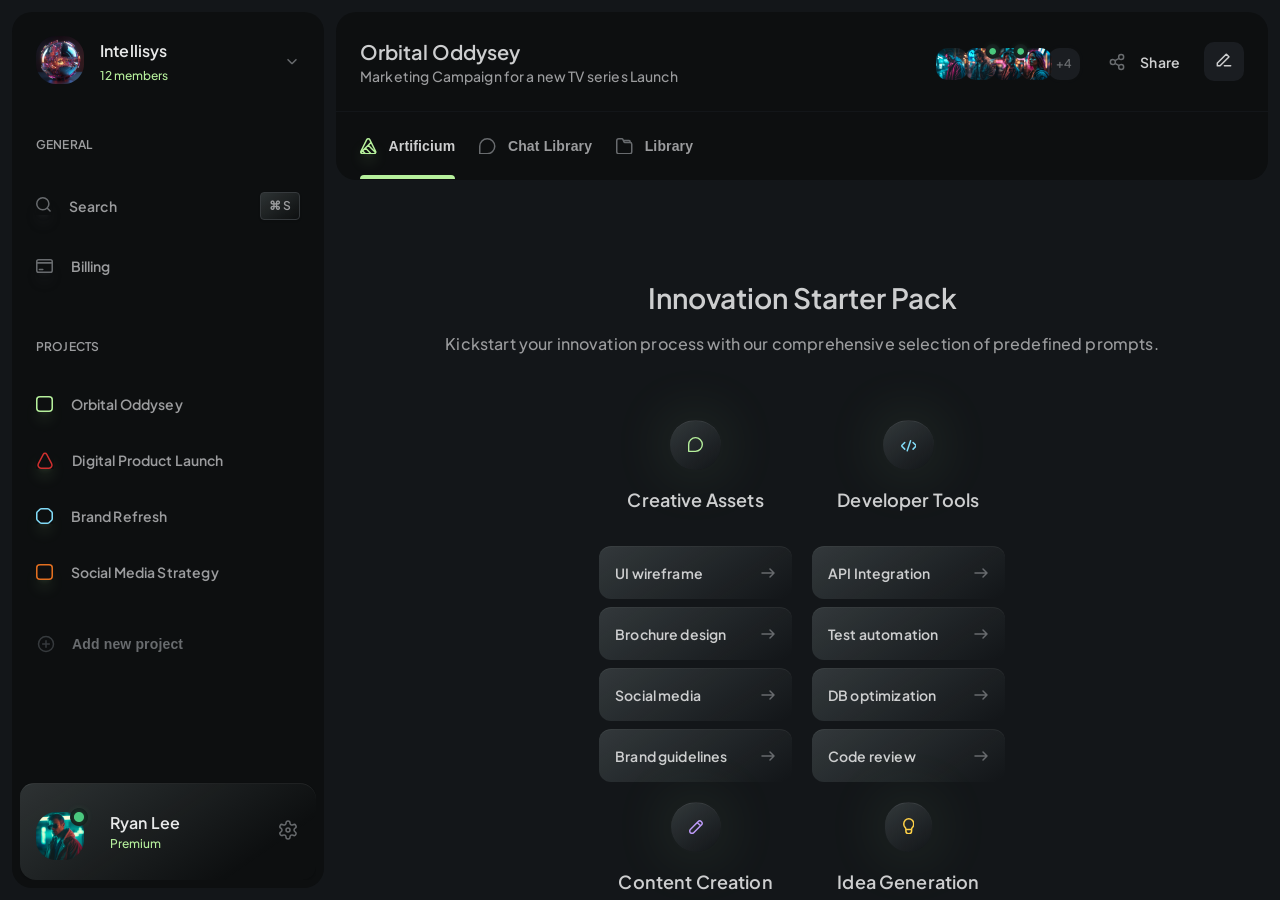
==== dashboard.html @ d39fb730 "path 03" ====
<!DOCTYPE html>
<html lang="en">

<head>
<meta charset="UTF-8">
<meta http-equiv="X-UA-Compatible" content="IE=edge">
<meta name="viewport" content="width=device-width, initial-scale=1.0">
<title>Document</title>
<link rel="stylesheet" href="css/style.css">
<script src="js/dashboard.js" defer></script>
</head>

<body>


<div class="dashboard">

	<aside class="sidebar">
		<div class="sidebar__group">
			<div class="sidebar__group-img">
				<img src="assets/dashboard/img/Avatar.png" alt="avatar-group">
			</div>
			<div class="sidebar__group-text">
				<h2>Intellisys</h2>
				<p>12 members</p>
			</div>
			<div class="sidebar__group-chevron">
				<svg viewBox="0 0 16 16" xmlns="http://www.w3.org/2000/svg" xmlns:xlink="http://www.w3.org/1999/xlink" width="16.000000" height="16.000000" fill="none" customFrame="#000000">
					<rect id="chevron-down" width="16.000000" height="16.000000" x="0.000000" y="0.000000" />
					<path id="icon" d="M4 6.66667L7.5286 10.1953C7.78895 10.4556 8.21106 10.4556 8.47141 10.1953L12 6.66667" stroke="rgb(104,107,110)" stroke-linecap="round" stroke-linejoin="round" stroke-width="1.500000" />
				</svg>
			</div>
		</div>
		<div class="sidebar-container">
			<div class="sidebar__items">
				<h2 class="sidebar__label">GENERAL</h2>
				<ul class="sidebar__list general">
					<li class="sidebar__item">
						<div class="sidebar__link search-sidebar">
							<button class="sidebar__icon">
								<svg viewBox="0 0 14.8789 14.8788" xmlns="http://www.w3.org/2000/svg" xmlns:xlink="http://www.w3.org/1999/xlink" width="14.878906" height="14.878830" fill="none" customFrame="#000000">
									<path id="icon" d="M0.75 6.81062C0.75 3.46344 3.46343 0.750015 6.81061 0.750015C10.1578 0.750015 12.8712 3.46344 12.8712 6.81062C12.8712 8.48421 12.1929 9.99936 11.0961 11.0961C9.99935 12.1929 8.4842 12.8712 6.81061 12.8712C3.46343 12.8712 0.75 10.1578 0.75 6.81062ZM14.0833 14.0833L11.0961 11.0961" fill-rule="nonzero" stroke="rgb(104,107,110)" stroke-linecap="round" stroke-linejoin="round" stroke-width="1.500000" />
								</svg>
							</button>
							<h3 class="sidebar__title">Search</h3>
							<span class="sidebar__text">⌘ S</span>
						</div>
					</li>
					<li class="sidebar__item">
						<a href="#" class="sidebar__link">
							<img src="assets/dashboard/icon/credit-card.svg" alt="credit-card" class="sidebar__icon">
							<h3 class="sidebar__title">Billing</h3>
						</a>
					</li>
				</ul>
			</div>
			<div class="sidebar__items">
				<h2 class="sidebar__label">PROJECTS</h2>
				<ul class="sidebar__list project">	
					<li class="sidebar__item">
						<a href="#" class="sidebar__link">
							<img src="assets/dashboard/icon/project-square-green.svg" alt="project-figure" class="sidebar__icon">
							<h3 class="sidebar__title">Orbital Oddysey</h3>
						</a>
					</li>
					<li class="sidebar__item">
						<a href="#" class="sidebar__link">
							<img src="assets/dashboard/icon/project-triangle.svg" alt="project-figure" class="sidebar__icon">
							<h3 class="sidebar__title">Digital Product Launch</h3>
						</a>
					</li>
					<li class="sidebar__item">
						<a href="#" class="sidebar__link">
							<img src="assets/dashboard/icon/project-octalog.svg" alt="project-figure" class="sidebar__icon">
							<h3 class="sidebar__title">Brand Refresh</h3>
						</a>
					</li>
					<li class="sidebar__item">
						<a href="#" class="sidebar__link">
							<img src="assets/dashboard/icon/project-square-orange.svg" alt="project-figure" class="sidebar__icon">
							<h3 class="sidebar__title">Social Media Strategy</h3>
						</a>
					</li>
				</ul>
			</div>
			<button class="sidebar__add">
				<svg viewBox="0 0 20 20" xmlns="http://www.w3.org/2000/svg" xmlns:xlink="http://www.w3.org/1999/xlink" width="20.000000" height="20.000000" fill="none" customFrame="#000000">
					<rect id="plus-circle" width="20.000000" height="20.000000" x="0.000000" y="0.000000" />
					<path id="icon" d="M10 6.66667L10 10L10 13.3333M13.3333 10L10 10M10 10L6.66667 10M10 17.5C5.85786 17.5 2.5 14.1421 2.5 10C2.5 5.85786 5.85786 2.5 10 2.5C14.1421 2.5 17.5 5.85786 17.5 10C17.5 14.1421 14.1421 17.5 10 17.5Z" fill-rule="nonzero" stroke="rgb(54,58,61)" stroke-linecap="round" stroke-width="1.500000" />
				</svg>
				Add new project
			</button>
			<div class="sidebar__profile">
				<div class="sidebar__profile-icon">
					<img src="assets/dashboard/img/Avatar2.png" alt="avatar-profile">
				</div>
				<div class="sidebar__profile-name">
					<h2>Ryan Lee</h2>
					<p>Premium</p>
				</div>
				<div class="sidebar__profile-setting">
					<svg viewBox="0 0 24 24" xmlns="http://www.w3.org/2000/svg" xmlns:xlink="http://www.w3.org/1999/xlink" width="24" height="24" fill="none" customframe="#000000">
						<rect id="cog" width="24.000000" height="24.000000" x="0.000000" y="0.000000" class="svg-elem-1"></rect>
						<path id="icon" d="M14 12C14 13.1046 13.1046 14 12 14C10.8954 14 10 13.1046 10 12C10 10.8954 10.8954 10 12 10C13.1046 10 14 10.8954 14 12ZM4.22684 7.46353C4.7675 6.52709 5.96492 6.20624 6.90136 6.7469L7.14546 6.88783C7.71803 7.2184 8.42331 7.13699 8.9953 6.80542C9.56711 6.47395 10 5.89952 10 5.23858L10 4.95727C10 3.8763 10.8763 3 11.9573 3L12.0427 3C13.1237 3 14 3.8763 14 4.95728L14 5.23859C14 5.89952 14.4329 6.47395 15.0047 6.80542C15.5767 7.13699 16.282 7.2184 16.8545 6.88783L17.0986 6.74689C18.0351 6.20623 19.2325 6.52709 19.7732 7.46353L19.8149 7.53581C20.3558 8.47262 20.0348 9.6705 19.098 10.2114L18.8552 10.3515C18.2826 10.6821 18 11.3388 18 12C18 12.6612 18.2826 13.3179 18.8552 13.6485L19.098 13.7886C20.0348 14.3295 20.3558 15.5274 19.8149 16.4642L19.7732 16.5365C19.2325 17.4729 18.0351 17.7938 17.0986 17.2531L16.8545 17.1122C16.282 16.7816 15.5767 16.863 15.0047 17.1946C14.4329 17.5261 14 18.1005 14 18.7614L14 19.0427C14 20.1237 13.1237 21 12.0427 21L11.9573 21C10.8763 21 10 20.1237 10 19.0427L10 18.7614C10 18.1005 9.56711 17.5261 8.9953 17.1946C8.42331 16.863 7.71803 16.7816 7.14546 17.1122L6.90136 17.2531C5.96492 17.7938 4.7675 17.4729 4.22684 16.5365L4.1851 16.4642C3.64424 15.5274 3.96521 14.3295 4.90201 13.7886L5.1448 13.6485C5.71742 13.3179 6 12.6612 6 12C6 11.3388 5.71742 10.6821 5.1448 10.3515L4.902 10.2114C3.96521 9.67051 3.64424 8.47263 4.1851 7.53583L4.22684 7.46353Z" fill-rule="evenodd" stroke="rgb(104,107,110)" stroke-linecap="round" stroke-linejoin="round" stroke-width="1.500000" class="svg-elem-2"></path>
					</svg>
				</div>
			</div>
		</div>
	</aside>

	<main class="main-content">

		<header class="project">
			<div class="project__top">
				<div class="project__top-text">
					<h2>Orbital Oddysey</h2>
					<p>Marketing Campaign for a new TV series Launch</p>
				</div>
				<div class="project__top-edit">
					<div class="project__top-image">
						<img src="assets/dashboard/img/Users.png" alt="users groups">
					</div>
					<a href="#" class="project__top-link">
						<svg viewBox="0 0 20 20" xmlns="http://www.w3.org/2000/svg" xmlns:xlink="http://www.w3.org/1999/xlink" width="20.000000" height="20.000000" fill="none" customFrame="#000000">
							<rect id="share" width="20.000000" height="20.000000" x="0.000000" y="0.000000" />
							<path id="icon" d="M3.33325 10C3.33325 8.61929 4.45254 7.5 5.83325 7.5C6.74348 7.5 7.5401 7.98645 7.97731 8.71357C8.20329 9.0894 8.33325 9.52952 8.33325 10C8.33325 10.4705 8.20329 10.9106 7.97731 11.2864C7.5401 12.0135 6.74348 12.5 5.83325 12.5C4.45254 12.5 3.33325 11.3807 3.33325 10ZM14.1666 7.5C13.2564 7.5 12.4597 7.01355 12.0225 6.28643C11.7965 5.9106 11.6666 5.47048 11.6666 5C11.6666 3.61929 12.7859 2.5 14.1666 2.5C15.5473 2.5 16.6666 3.61929 16.6666 5C16.6666 6.38071 15.5473 7.5 14.1666 7.5ZM14.1666 17.5C12.7859 17.5 11.6666 16.3807 11.6666 15C11.6666 14.5295 11.7965 14.0894 12.0225 13.7136C12.4597 12.9865 13.2564 12.5 14.1666 12.5C15.5473 12.5 16.6666 13.6193 16.6666 15C16.6666 16.3807 15.5473 17.5 14.1666 17.5ZM7.97731 11.2864L12.0225 13.7136M12.0225 6.28643L7.97731 8.71357" fill-rule="evenodd" stroke="rgb(104,107,110)" stroke-linecap="round" stroke-linejoin="round" stroke-width="1.500000" />
						</svg>
						Share
					</a>
					<button class="project__top-button">
						<svg viewBox="0 0 20 20" xmlns="http://www.w3.org/2000/svg" xmlns:xlink="http://www.w3.org/1999/xlink" width="20" height="20" fill="none" customframe="#000000">
							<rect id="edit" width="20.000000" height="20.000000" x="0.000000" y="0.000000" class="svg-elem-1"></rect>
							<path id="icon" d="M3.33325 15.6667C3.33325 15.7587 3.40787 15.8333 3.49992 15.8333L5.95652 15.8333C6.00073 15.8333 6.04312 15.8158 6.07438 15.7845L14.8821 6.97683C14.9472 6.91174 14.9472 6.80621 14.8821 6.74112L12.4255 4.28452C12.3604 4.21943 12.2548 4.21943 12.1898 4.28452L3.38207 13.0922C3.35081 13.1235 3.33325 13.1659 3.33325 13.2101L3.33325 15.6667ZM16.6666 15.8333L10.4166 15.8333" fill-rule="nonzero" stroke="rgb(205,206,207)" stroke-linecap="round" stroke-linejoin="round" stroke-width="1.500000" class="svg-elem-2"></path>
						</svg>
					</button>
				</div>
				<div class="project__top-icon">
					<svg id="Layer_1" style="enable-background:new 0 0 512 512;" version="1.1" viewBox="0 0 512 512" xml:space="preserve" xmlns="http://www.w3.org/2000/svg" width="40.000000" height="40.000000" xmlns:xlink="http://www.w3.org/1999/xlink"><style type="text/css">
						.st0{fill:#E8E9E9;}
						</style><g><g><path class="st0" d="M388.3,201.9h-196c-9.9,0-17.9-9-17.9-20s8-20,17.9-20h196c9.9,0,17.9,9,17.9,20S398.2,201.9,388.3,201.9z"/></g><circle class="st0" cx="131.2" cy="181.9" r="25.5"/><g><path class="st0" d="M388.3,276h-196c-9.9,0-17.9-9-17.9-20s8-20,17.9-20h196c9.9,0,17.9,9,17.9,20S398.2,276,388.3,276z"/></g><circle class="st0" cx="131.2" cy="256" r="25.5"/><g><path class="st0" d="M388.3,350.1h-196c-9.9,0-17.9-9-17.9-20s8-20,17.9-20h196c9.9,0,17.9,9,17.9,20S398.2,350.1,388.3,350.1z"/></g><circle class="st0" cx="131.2" cy="330.1" r="25.5"/></g></svg>
				</div>
			</div>
			<div class="project__bottom">
				<div class="project__bottom-tabs tabs">
					<ul class="tabs__list">
						<li class="tabs__item">
							<button class="tabs__link active">
								<svg viewBox="0 0 16.54 16.5455" xmlns="http://www.w3.org/2000/svg" xmlns:xlink="http://www.w3.org/1999/xlink" width="16.540039" height="16.545502" fill="none" customFrame="#000000">
									<path id="icon" d="M6.7396 1.69613C7.37017 0.434625 9.16987 0.434624 9.80044 1.69613L11.1218 4.33959L15.5872 13.273C16.156 14.411 15.3287 15.75 14.0568 15.75L11.1218 15.75L5.41826 15.75L2.48328 15.75C1.21131 15.75 0.384027 14.411 0.952868 13.273L6.7396 1.69613ZM0.998029 14.4663L2.5665 12.8974L5.41826 10.0448L8.27002 7.1922L11.1218 4.33959M2.5665 12.8974L5.41826 15.75M5.41826 10.0448L11.1218 15.75M8.27002 7.1922L15.542 14.4663" fill-rule="nonzero" stroke-linecap="round" stroke-linejoin="round" stroke-width="1.500000" />
								</svg>
								Artificium
							</button>
						</li>
						<li class="tabs__item">
							<button class="tabs__link">
								<svg viewBox="0 0 16.5 16.5" xmlns="http://www.w3.org/2000/svg" xmlns:xlink="http://www.w3.org/1999/xlink" width="16.500000" height="16.500000" fill="none" customFrame="#000000">
									<path id="icon" d="M8.25 15.75L0.75 15.75L0.75 8.25C0.75 4.10786 4.10786 0.75 8.25 0.75C12.3921 0.75 15.75 4.10786 15.75 8.25C15.75 12.3921 12.3921 15.75 8.25 15.75Z" fill-rule="nonzero"  stroke-linecap="round" stroke-linejoin="round" stroke-width="1.500000" />
								</svg>
								Chat
								Library
							</button>
						</li>
						<li class="tabs__item">
							<button class="tabs__link">
								<svg viewBox="0 0 16.5 16.5" xmlns="http://www.w3.org/2000/svg" xmlns:xlink="http://www.w3.org/1999/xlink" width="16.500000" height="16.500000" fill="none" customFrame="#000000">
									<path id="icon" d="M2.75 15.75C1.64543 15.75 0.75 14.8546 0.75 13.75L0.75 2.75C0.75 1.64543 1.64543 0.75 2.75 0.75L5.93346 0.75C6.32865 0.75 6.68677 0.982733 6.84727 1.34386L7.32407 2.41667L7.98606 3.90614C8.14656 4.26727 8.50468 4.5 8.89987 4.5L14.0833 4.5C15.0038 4.5 15.75 5.24619 15.75 6.16667L15.75 13.75C15.75 14.8546 14.8546 15.75 13.75 15.75L2.75 15.75ZM14.0833 4.5L14.0833 3.41667C14.0833 2.86438 13.6356 2.41667 13.0833 2.41667L7.32407 2.41667" stroke-linecap="round" stroke-linejoin="round" stroke-width="1.500000" />
								</svg>
								Library
							</button>
						</li>
					</ul>
				</div>
			</div>
		</header>

		<section class="starter">
			<h2 class="starter__title">Innovation Starter Pack</h2>
			<p class="starter__subtitle">Kickstart your innovation process with our comprehensive selection of predefined prompts.</p>
			<div class="starter__categories categories">
				<div class="categories__block">
					<div class="categories__block-icon">
						<svg viewBox="0 0 16.5 16.5" xmlns="http://www.w3.org/2000/svg" xmlns:xlink="http://www.w3.org/1999/xlink" width="15.000000" height="15.000000" fill="none" customFrame="#000000">
							<path id="icon" d="M8.25 15.75L0.75 15.75L0.75 8.25C0.75 4.10786 4.10786 0.75 8.25 0.75C12.3921 0.75 15.75 4.10786 15.75 8.25C15.75 12.3921 12.3921 15.75 8.25 15.75Z" fill-rule="nonzero" stroke="rgb(182, 240, 156, 1)" stroke-linecap="round" stroke-linejoin="round" stroke-width="1.500000" />
						</svg>
					</div>
					<h2 class="categories__block-title">Creative Assets</h2>
					<ul class="categories__block-list">
						<li class="categories__block-item">
							<a href="#" class="categories__block-link">
								<span>UI wireframe</span>
								<img src="assets/dashboard/icon/arrow-right.svg" alt="">
							</a>
						</li>
						<li class="categories__block-item">
							<a href="#" class="categories__block-link">
								<span>Brochure design</span>
								<img src="assets/dashboard/icon/arrow-right.svg" alt="">
							</a>
						</li>
						<li class="categories__block-item">
							<a href="#" class="categories__block-link">
								<span>Social media</span>
								<img src="assets/dashboard/icon/arrow-right.svg" alt="">
							</a>
						</li>
						<li class="categories__block-item">
							<a href="#" class="categories__block-link">
								<span>Brand guidelines</span>
								<img src="assets/dashboard/icon/arrow-right.svg" alt="">
							</a>
						</li>
					</ul>
				</div>
				<div class="categories__block">
					<div class="categories__block-icon">
						<svg viewBox="0 0 15.8096 11.5416" xmlns="http://www.w3.org/2000/svg" xmlns:xlink="http://www.w3.org/1999/xlink" width="15.809570" height="11.541626" fill="none" customFrame="#000000">
							<path id="icon" d="M3.73816 2.43748L0.994077 5.18156C0.66864 5.50699 0.668641 6.03463 0.994078 6.36007L3.73816 9.10415M12.0715 2.43748L14.8156 5.18156C15.141 5.50699 15.141 6.03463 14.8156 6.36007L12.0715 9.10415M9.57149 0.770813L6.23816 10.7708" stroke="rgb(130,219,247)" stroke-linecap="round" stroke-linejoin="round" stroke-width="1.500000" />
						</svg>
					</div>
					<h2 class="categories__block-title">Developer Tools</h2>
					<ul class="categories__block-list">
						<li class="categories__block-item">
							<a href="#" class="categories__block-link">
								<span>API Integration</span>
								<img src="assets/dashboard/icon/arrow-right.svg" alt="">
							</a>
						</li>
						<li class="categories__block-item">
							<a href="#" class="categories__block-link">
								<span>Test automation</span>
								<img src="assets/dashboard/icon/arrow-right.svg" alt="">
							</a>
						</li>
						<li class="categories__block-item">
							<a href="#" class="categories__block-link">
								<span>DB optimization</span>
								<img src="assets/dashboard/icon/arrow-right.svg" alt="">
							</a>
						</li>
						<li class="categories__block-item">
							<a href="#" class="categories__block-link">
								<span>Code review</span>
								<img src="assets/dashboard/icon/arrow-right.svg" alt="">
							</a>
						</li>
					</ul>
				</div>
				<div class="categories__block">
					<div class="categories__block-icon">
						<svg viewBox="0 0 14.0833 14.0833" xmlns="http://www.w3.org/2000/svg" xmlns:xlink="http://www.w3.org/1999/xlink" width="14.083252" height="14.083344" fill="none" customFrame="#000000">
							<path id="icon" d="M0.75 11.3333C0.75 12.4379 1.64543 13.3333 2.75 13.3333L3.25491 13.3333C3.78534 13.3333 4.29405 13.1226 4.66912 12.7475L11.5833 5.83333L12.6691 4.74755C13.4502 3.9665 13.4502 2.70017 12.6691 1.91912L12.1642 1.41421C11.3832 0.633165 10.1168 0.633165 9.33579 1.41421L8.25 2.5L1.33579 9.41421C0.960714 9.78929 0.75 10.298 0.75 10.8284L0.75 11.3333ZM8.25 2.5L11.5833 5.83333" stroke="rgb(189,154,248)" stroke-linecap="round" stroke-linejoin="round" stroke-width="1.500000" />
						</svg>
					</div>
					<h2 class="categories__block-title">Content Creation</h2>
					<ul class="categories__block-list">
						<li class="categories__block-item">
							<a href="#" class="categories__block-link">
								<span>Product description</span>
								<img src="assets/dashboard/icon/arrow-right.svg" alt="">
							</a>
						</li>
						<li class="categories__block-item">
							<a href="#" class="categories__block-link">
								<span>E-mail copy</span>
								<img src="assets/dashboard/icon/arrow-right.svg" alt="">
							</a>
						</li>
						<li class="categories__block-item">
							<a href="#" class="categories__block-link">
								<span>Whitepaper</span>
								<img src="assets/dashboard/icon/arrow-right.svg" alt="">
							</a>
						</li>
						<li class="categories__block-item">
							<a href="#" class="categories__block-link">
								<span>Press release</span>
								<img src="assets/dashboard/icon/arrow-right.svg" alt="">
							</a>
						</li>
					</ul>
				</div>
				<div class="categories__block">
					<div class="categories__block-icon">
						<svg viewBox="0 0 11.5 16.5" xmlns="http://www.w3.org/2000/svg" xmlns:xlink="http://www.w3.org/1999/xlink" width="11.500000" height="16.500000" fill="none" customFrame="#000000">
							<path id="icon" d="M5.75 0.75C8.51142 0.75 10.75 3.07149 10.75 5.93518C10.75 7.32242 10.2247 8.58242 9.3691 9.51292C8.93477 9.98528 8.60714 10.571 8.60714 11.2127L8.60714 11.5833L8.60714 12.8929C8.60714 14.4708 7.32796 15.75 5.75 15.75C4.17204 15.75 2.89286 14.4708 2.89286 12.8929L2.89286 11.5833L2.89286 11.2127C2.89286 10.571 2.56523 9.98528 2.1309 9.51292C1.27531 8.58242 0.75 7.32242 0.75 5.93518C0.75 3.07149 2.98858 0.75 5.75 0.75ZM2.89286 11.5833L8.60714 11.5833" stroke="rgb(255,209,71)" stroke-linecap="round" stroke-linejoin="round" stroke-width="1.500000" />
						</svg>
					</div>
					<h2 class="categories__block-title">Idea Generation</h2>
					<ul class="categories__block-list">
						<li class="categories__block-item">
							<a href="#" class="categories__block-link">
								<span>Hashtag ideas</span>
								<img src="assets/dashboard/icon/arrow-right.svg" alt="">
							</a>
						</li>
						<li class="categories__block-item">
							<a href="#" class="categories__block-link">
								<span>Brainstorming</span>
								<img src="assets/dashboard/icon/arrow-right.svg" alt="">
							</a>
						</li>
						<li class="categories__block-item">
							<a href="#" class="categories__block-link">
								<span>Trend analysis</span>
								<img src="assets/dashboard/icon/arrow-right.svg" alt="">
							</a>
						</li>
						<li class="categories__block-item">
							<a href="#" class="categories__block-link">
								<span>Social media posts</span>
								<img src="assets/dashboard/icon/arrow-right.svg" alt="">
							</a>
						</li>
					</ul>
				</div>
			</div>
		</section>

		<form class="message">
			<button class="message__voice">
				<svg viewBox="0 0 24 24" xmlns="http://www.w3.org/2000/svg" xmlns:xlink="http://www.w3.org/1999/xlink" width="24.000000" height="24.000000" fill="none" customFrame="#000000">
					<rect id="microphone" width="24.000000" height="24.000000" x="0.000000" y="0.000000" />
					<path id="icon" d="M15 11C15 12.6569 13.6569 14 12 14C10.3431 14 9 12.6569 9 11L9 6C9 4.34315 10.3431 3 12 3C13.6569 3 15 4.34315 15 6L15 11ZM18 10L18 11C18 14.3137 15.3137 17 12 17C8.68629 17 6 14.3137 6 11L6 10M12 17L12 21M8 21L12 21L16 21" fill-rule="nonzero" stroke="rgb(104,107,110)" stroke-linecap="round" stroke-linejoin="round" stroke-width="1.500000" />
				</svg>
			</button>
			<input type="text" class="message__input" placeholder="You can ask me anything! I am here to help.">
			<button class="message__attachment">
				<svg viewBox="0 0 24 24" xmlns="http://www.w3.org/2000/svg" xmlns:xlink="http://www.w3.org/1999/xlink" width="24.000000" height="24.000000" fill="none" customFrame="#000000">
					<rect id="attachment" width="24.000000" height="24.000000" x="0.000000" y="0.000000" />
					<path id="icon" d="M3.5 14.5L3.5 6.75C3.5 5.7835 4.2835 5 5.25 5C6.2165 5 7 5.7835 7 6.75L7 14.5C7 16.433 5.433 18 3.5 18C1.567 18 0 16.433 0 14.5L0 5.25C0 2.35051 2.35051 0 5.25 0C8.1495 0 10.5 2.35051 10.5 5.25L10.5 14.5" stroke="rgb(104,107,110)" stroke-linecap="round" stroke-linejoin="round" stroke-width="1.500000" transform="matrix(0.707107,0.707107,-0.707107,0.707107,14.9998,2)" />
				</svg>
			</button>
			<button class="message__button">
				<svg viewBox="0 0 24 24" xmlns="http://www.w3.org/2000/svg" xmlns:xlink="http://www.w3.org/1999/xlink" width="24.000000" height="24.000000" fill="none" customFrame="#000000">
					<rect id="paper-plane" width="24.000000" height="24.000000" x="0.000000" y="0.000000" />
					<path id="icon" d="M17.1349 4.11532C18.8344 3.54883 20.4512 5.16564 19.8847 6.8651L16.0019 18.5134C15.3895 20.3507 12.8613 20.5304 11.9952 18.7981L10.0548 14.9174C9.84447 14.4967 9.50334 14.1555 9.08263 13.9452L5.20189 12.0048C3.46962 11.1387 3.64929 8.61052 5.48664 7.99807L17.1349 4.11532ZM9.73084 14.2692L19.2337 4.76642" fill-rule="nonzero" stroke="rgb(205,206,207)" stroke-linecap="round" stroke-linejoin="round" stroke-width="1.500000" />
				</svg>
			</button>
		</form>

		<div class="modal">
			<div class="modal__overlay"></div>
			<div class="modal__content">
				<button class="modal__close">
					<svg viewBox="0 0 13.2578 13.2577" xmlns="http://www.w3.org/2000/svg" xmlns:xlink="http://www.w3.org/1999/xlink" width="13.257812" height="13.257675" fill="none" customFrame="#000000">
						<path id="icon" d="M0.79541 0.795502L12.4621 12.4622M12.4621 0.795502L0.79541 12.4622" stroke="rgb(104,107,110)" stroke-linecap="round" stroke-width="1.500000" />
					</svg>
				</button>
				<h2 class="modal__title">Manage who can view this project</h2>
				<p class="modal__subtitle">Select which users can access and view this project. Only users with access can view and edit the project.</p>
				<div class="modal__invite invite">
					<div class="invite__edit">
						<div class="invite__edit-user">
							<img src="assets/dashboard/img/invite-avatar1.png" alt="avatar-invite" class="invite__edit-icon">
							<p class="invite__edit-title">Sophia Zhang</p>
							<button class="invite__edit-close">×</button>
						</div>
						<div class="invite__edit-user">
							<img src="assets/dashboard/img/invite-avatar2.png" alt="avatar-invite" class="invite__edit-icon">
							<p class="invite__edit-title">Olivia Sharma</p>
							<button class="invite__edit-close">×</button>
						</div>
						<div class="invite__edit-list">
							<span>
								<span class="hidden" >can edit</span>
								<svg viewBox="0 0 16 16" xmlns="http://www.w3.org/2000/svg" xmlns:xlink="http://www.w3.org/1999/xlink" width="16.000000" height="16.000000" fill="none" customFrame="#000000">
									<rect id="chevron-down" width="16.000000" height="16.000000" x="0.000000" y="0.000000" />
									<path id="icon" d="M4 6.66667L7.5286 10.1953C7.78895 10.4556 8.21106 10.4556 8.47141 10.1953L12 6.66667" stroke="rgb(182, 240, 156, 1)" stroke-linecap="round" stroke-linejoin="round" stroke-width="1.500000" />
								</svg>
							</span>
						</div>
					</div>
					<button class="invite__button button">Invite
						<svg viewBox="0 0 24 24" xmlns="http://www.w3.org/2000/svg" xmlns:xlink="http://www.w3.org/1999/xlink" width="24.000000" height="24.000000" fill="none" customFrame="#000000">
							<rect id="paper-plane" width="24.000000" height="24.000000" x="0.000000" y="0.000000" />
							<path id="icon" d="M17.1349 4.11532C18.8344 3.54883 20.4512 5.16564 19.8847 6.8651L16.0019 18.5134C15.3895 20.3507 12.8613 20.5304 11.9952 18.7981L10.0548 14.9174C9.84447 14.4967 9.50334 14.1555 9.08263 13.9452L5.20189 12.0048C3.46962 11.1387 3.64929 8.61052 5.48664 7.99807L17.1349 4.11532ZM9.73084 14.2692L19.2337 4.76642" fill-rule="nonzero" stroke-linecap="round" stroke-linejoin="round" stroke-width="1.500000" />
						</svg>
					</button>
				</div>
				<div class="modal__users users">
					<div class="users__info">
						<img src="assets/dashboard/img/modal-user1.png" alt="madal-user-avatar" class="users__info-image">
						<div class="users__info-text">
							<h2>You</h2>
							<p>@ryan</p>
						</div>
						<button class="users__info-button users__info-button-owner">Owner</button>
					</div>
					<div class="users__info">
						<img src="assets/dashboard/img/modal-user2.png" alt="madal-user-avatar" class="users__info-image">
						<div class="users__info-text">
							<h2>Mia Park</h2>
							<p>@cute-mia</p>
						</div>
						<button class="users__info-button users__info-button-editor">Editor</button>
					</div>
					<div class="users__info">
						<img src="assets/dashboard/img/modal-user3.png" alt="madal-user-avatar" class="users__info-image">
						<div class="users__info-text">
							<h2>Isabella Chen</h2>
							<p>@issa</p>
						</div>
						<button class="users__info-button users__info-button-editor">Editor</button>
					</div>
					<div class="users__info">
						<img src="assets/dashboard/img/modal-user4.png" alt="madal-user-avatar" class="users__info-image">
						<div class="users__info-text">
							<h2>Andrew Garcia</h2>
							<p>@garci28</p>
						</div>
						<button class="users__info-button users__info-button-viewer">Viewer</button>
					</div>
				</div>
				<button class="modal__more">
					<svg viewBox="0 0 20 20" xmlns="http://www.w3.org/2000/svg" xmlns:xlink="http://www.w3.org/1999/xlink" width="12.000000" height="12.000000" fill="none" customFrame="#000000">
						<rect id="plus-circle" width="20.000000" height="20.000000" x="0.000000" y="0.000000" />
						<path id="icon" d="M10 6.66667L10 10L10 13.3333M13.3333 10L10 10M10 10L6.66667 10M10 17.5C5.85786 17.5 2.5 14.1421 2.5 10C2.5 5.85786 5.85786 2.5 10 2.5C14.1421 2.5 17.5 5.85786 17.5 10C17.5 14.1421 14.1421 17.5 10 17.5Z" fill-rule="nonzero" stroke="rgb(54,58,61)" stroke-linecap="round" stroke-width="1.500000" />
					</svg>
					and 5 more others
				</button>
				<div class="modal__copylink">
					<div class="modal__copylink-access">
						<img src="assets/dashboard/icon/globe.svg" alt="globe-icon" class="modal__copylink-icon">
						<div class="modal__copylink-text">Anyone with the link</div>
						<ul class="modal__copylink-list">
							<span>can view 
								<svg viewBox="0 0 16 16" xmlns="http://www.w3.org/2000/svg" xmlns:xlink="http://www.w3.org/1999/xlink" width="16.000000" height="16.000000" fill="none" customFrame="#000000">
									<rect id="chevron-down" width="16.000000" height="16.000000" x="0.000000" y="0.000000" />
									<path id="icon" d="M4 6.66667L7.5286 10.1953C7.78895 10.4556 8.21106 10.4556 8.47141 10.1953L12 6.66667" stroke="rgb(182, 240, 156, 1)" stroke-linecap="round" stroke-linejoin="round" stroke-width="1.500000" />
								</svg>
							</span>
						</ul>
					</div>
					<div class="modal__copylink-button">
						<button class="modal__copylink-link">
							<svg viewBox="0 0 13.3335 13.3333" xmlns="http://www.w3.org/2000/svg" xmlns:xlink="http://www.w3.org/1999/xlink" width="13.333496" height="13.333313" fill="none" customFrame="#000000">
								<path id="icon" d="M0 7.5L0 9C0 10.6569 1.34315 12 3 12L3.85618 12C5.51304 12 6.85618 10.6569 6.85618 9L6.85618 7.5M0 4.5L0 3C0 1.34315 1.34315 3.03165e-13 3 3.03165e-13L3.85618 0C5.51304 0 6.85618 1.34315 6.85618 3L6.85618 4.5M3.29983 8.95669L3.29983 3.29983" stroke="rgb(155,156,158)" stroke-linecap="round" stroke-linejoin="round" stroke-width="1.500000" transform="matrix(0.707107,0.707107,-0.707107,0.707107,8.48535,0)" />
							</svg>
							Copy Link
						</button>
					</div>
				</div>
			</div>
		</div>

	</main>

</div>

</body>

</html>
---- css/style.css ----
:root {
  --bg-main: rgba(19, 22, 25, 1);
  --bg-input: rgba(54, 58, 61, 1);
  --color-main: rgba(205, 206, 207, 1);
  --color-white: rgba(232, 233, 233, 1);
  --color-muted: rgba(155, 156, 158, 1);
  --color-dark: rgba(12, 17, 50, 1);
  --color-primmary: rgba(182, 240, 156, 1);
  --color-hover: rgba(200, 244, 180, 1);
  --color-hover2: rgba(219, 247, 205, 1);
  --color-noble-600: rgba(26, 29, 33, 1);
  --color-noble-500: rgba(54, 58, 61, 1);
  --color-noble-400: rgba(104, 107, 110, 1);
}

html {
  font-size: 100%;
}
@media screen and (max-width: 430px) {
  html {
    font-size: 87%;
  }
}

body {
  background: var(--bg-main);
  font-size: 1rem;
  font-family: "PLusjakartaSans";
  font-weight: 400;
  color: var(--color-main);
}

@font-face {
  font-family: "PLusjakartaSans";
  src: url(../assets/fonts/PlusJakartaSans-Regular.woff2) format("woff2");
  font-weight: 400;
  font-style: normal;
  font-display: swap;
}
@font-face {
  font-family: "PLusjakartaSans";
  src: url(../assets/fonts/PlusJakartaSans-Medium.woff2) format("woff2");
  font-weight: 500;
  font-style: normal;
  font-display: swap;
}
@font-face {
  font-family: "PLusjakartaSans";
  src: url(../assets/fonts/PlusJakartaSans-SemiBold.woff2) format("woff2");
  font-weight: 600;
  font-style: normal;
  font-display: swap;
}
@font-face {
  font-family: "PLusjakartaSans";
  src: url(../assets/fonts/PlusJakartaSans-Bold.woff2) format("woff2");
  font-style: normal;
  font-display: swap;
}
*,
*::after,
*::before {
  margin: 0;
  padding: 0;
  -webkit-box-sizing: border-box;
          box-sizing: border-box;
}

a {
  color: inherit;
  text-decoration: none;
  outline: none;
}

ol,
ul {
  list-style: none;
}

img {
  max-width: 100%;
}

h1, h2, h3, h4, h5, h6 {
  font-size: inherit;
  font-weight: inherit;
}

button,
input,
textarea {
  outline: none;
  border: none;
}

.login {
  display: -webkit-box;
  display: -ms-flexbox;
  display: flex;
  width: 100%;
  height: 100vh;
  overflow: hidden;
}
.login__left {
  -webkit-box-flex: 1;
      -ms-flex: 1;
          flex: 1;
  display: -webkit-box;
  display: -ms-flexbox;
  display: flex;
  -webkit-box-align: center;
      -ms-flex-align: center;
          align-items: center;
  -webkit-box-orient: vertical;
  -webkit-box-direction: normal;
      -ms-flex-direction: column;
          flex-direction: column;
  -webkit-box-pack: center;
      -ms-flex-pack: center;
          justify-content: center;
  padding: 40px;
  height: 100%;
}
.login__logo {
  -ms-flex-item-align: start;
      align-self: flex-start;
  margin-bottom: auto;
}
.login__form {
  min-width: 496px;
}
@media screen and (max-width: 570px) {
  .login__form {
    min-width: 350px;
  }
}
@media screen and (max-width: 430px) {
  .login__form {
    min-width: 250px;
  }
}
.login__socials {
  width: 100%;
  display: grid;
  grid-template-columns: auto auto;
  -webkit-box-pack: center;
      -ms-flex-pack: center;
          justify-content: center;
  gap: 24px;
  margin-bottom: auto;
}
@media screen and (max-width: 570px) {
  .login__socials {
    grid-template-columns: 1fr;
    margin-bottom: 30px;
  }
}
.login__socials-btn {
  display: -webkit-box;
  display: -ms-flexbox;
  display: flex;
  -webkit-box-align: center;
      -ms-flex-align: center;
          align-items: center;
  -webkit-box-pack: center;
      -ms-flex-pack: center;
          justify-content: center;
  gap: 14px;
  border-radius: 12px;
  background: var(--color-noble-600);
  color: var(--color-noble-400);
  font-size: 1rem;
  padding: 12px 42px;
  font-weight: 600;
  line-height: 1.5rem;
  letter-spacing: 0.15px;
  cursor: pointer;
  -webkit-transition: 320ms ease-in;
  transition: 320ms ease-in;
}
.login__socials-btn:hover {
  background: var(--color-noble-500);
}
.login__signup {
  -ms-flex-item-align: start;
      align-self: flex-start;
}
.login__signup-text {
  color: var(--color-noble-400);
  font-size: 1rem;
  font-weight: 600;
  line-height: 1.5rem;
  letter-spacing: 0.15px;
}
.login__signup-link {
  background: linear-gradient(45deg, rgb(130, 219, 247) 0%, rgb(182, 240, 156) 100%);
  -webkit-background-clip: text;
  color: transparent;
  background-clip: text;
  font-size: 1rem;
  line-height: 1.5rem;
  font-weight: 600;
  letter-spacing: 0.15px;
}
@media screen and (max-width: 572px) {
  .login__right {
    display: none;
  }
}

.form__title {
  font-size: 2.25rem;
  font-weight: 400;
  line-height: 2.75rem;
  margin-bottom: 24px;
}
.form__title span {
  background: linear-gradient(45deg, rgb(77, 98, 229) 0%, rgb(135.15, 221.08, 237.99) 45%, rgb(182, 240, 156) 100%);
  -webkit-background-clip: text;
  color: transparent;
  background-clip: text;
}
.form__subtitle {
  color: var(--color-muted);
  font-size: 1.125rem;
  font-weight: 500;
  line-height: 1.75rem;
  letter-spacing: 0.15px;
  margin-bottom: 58px;
}
.form__input {
  position: relative;
  width: 100%;
}
.form__input :focus-within {
  -webkit-box-shadow: 0px 0px 0px 4px rgba(132, 220, 245, 0.24);
          box-shadow: 0px 0px 0px 4px rgba(132, 220, 245, 0.24);
  background: rgb(26, 29, 33);
  border-radius: 8px;
  -webkit-transition: 250ms ease-out;
  transition: 250ms ease-out;
  border: 1px solid rgb(130, 219, 247);
}
.form__input svg {
  position: absolute;
  top: 10%;
  left: 3%;
}
.form__input input {
  background: rgb(26, 29, 33);
  border: 1px solid rgb(54, 58, 61);
  border-radius: 8px;
  padding: 12px 16px 12px 52px;
  width: 100%;
  color: var(--color-main);
}
.form__input input ::-webkit-input-placeholder {
  color: var(--color-muted);
}
.form__input input ::-moz-placeholder {
  color: var(--color-muted);
}
.form__input input :-ms-input-placeholder {
  color: var(--color-muted);
}
.form__input input ::-ms-input-placeholder {
  color: var(--color-muted);
}
.form__input input ::placeholder {
  color: var(--color-muted);
}
.form__input input:-webkit-autofill, .form__input input:-webkit-autofill:hover, .form__input input:-webkit-autofill:focus, .form__input input:-webkit-autofill:active {
  -webkit-box-shadow: 0 0 0 30px rgb(26, 29, 33) inset !important;
  -webkit-text-fill-color: var(--color-main) !important;
  -webkit-transition: background-color 5000s ease-in-out 0s;
  transition: background-color 5000s ease-in-out 0s;
}
.form__input input.error {
  border: 1px solid rgb(255, 51, 51);
}
.form__input input.error ~ .form__input-error {
  opacity: 1;
  visibility: visible;
}
.form__input input.error ~ .form__password-error {
  opacity: 1;
  visibility: visible;
}
.form__input-error, .form__password-error {
  color: #D0302F;
  font-size: 1rem;
  font-weight: 500;
  line-height: 1.5rem;
  letter-spacing: 0.15px;
  opacity: 0;
  visibility: hidden;
  -webkit-transition: 140ms ease-in;
  transition: 140ms ease-in;
}
.form__password-toggle {
  position: absolute;
  right: 3%;
  top: 13%;
  border-radius: 10px;
  background: var(--color-noble-600);
  border: 1px solid rgb(54, 58, 61);
  color: var(--color-main);
  padding: 4px 8px;
  cursor: pointer;
}
.form__help {
  display: -webkit-box;
  display: -ms-flexbox;
  display: flex;
  -webkit-box-align: center;
      -ms-flex-align: center;
          align-items: center;
  -webkit-box-pack: justify;
      -ms-flex-pack: justify;
          justify-content: space-between;
  margin-top: 45px;
  margin-bottom: 48px;
}
@media screen and (max-width: 360px) {
  .form__help {
    display: block;
  }
}
.form__checkbox {
  display: -webkit-box;
  display: -ms-flexbox;
  display: flex;
  -webkit-box-align: center;
      -ms-flex-align: center;
          align-items: center;
  gap: 16px;
}
@media screen and (max-width: 360px) {
  .form__checkbox {
    margin-bottom: 15px;
  }
}
.form__checkbox-input {
  position: absolute;
  opacity: 0;
  width: 0;
  height: 0;
}
.form__checkbox-input:checked ~ .form__checkbox-box::after {
  opacity: 1;
}
.form__checkbox-box {
  display: -webkit-box;
  display: -ms-flexbox;
  display: flex;
  -webkit-box-align: center;
      -ms-flex-align: center;
          align-items: center;
  -webkit-box-pack: center;
      -ms-flex-pack: center;
          justify-content: center;
  width: 24px;
  height: 23px;
  border: 1px solid rgb(54, 58, 61);
  border-radius: 4px;
  background: rgb(26, 29, 33);
  cursor: pointer;
  -webkit-transition: 440ms ease-out;
  transition: 440ms ease-out;
}
.form__checkbox-box::after {
  content: "";
  width: 4px;
  height: 9px;
  border: solid white;
  border-width: 0 2px 2px 0;
  -webkit-transform: rotate(45deg);
          transform: rotate(45deg);
  opacity: 0;
  -webkit-transition: 340ms ease-out;
  transition: 340ms ease-out;
}
.form__checkbox-text {
  color: var(--color-main);
  font-size: 1rem;
  font-weight: 500;
  line-height: 1.5rem;
  letter-spacing: 0.15px;
  cursor: pointer;
}
.form__forgot {
  background: linear-gradient(45deg, rgb(130, 219, 247) 0%, rgb(182, 240, 156) 100%);
  -webkit-background-clip: text;
  color: transparent;
  background-clip: text;
  font-size: 1rem;
  font-weight: 600;
  line-height: 1.5rem;
  letter-spacing: 0.15px;
}

.button {
  border-radius: 12px;
  background: var(--color-primmary);
  border: 3px solid var(--color-primmary);
  color: rgb(12, 17, 50);
  cursor: pointer;
  font-size: 1rem;
  line-height: 1.5rem;
  font-weight: 600;
  letter-spacing: 0.15px;
  padding: 12px 0;
  -webkit-transition: 560ms ease-out;
  transition: 560ms ease-out;
}
.button:hover {
  color: rgb(200, 244, 180);
  background: none;
  border: 3px solid rgb(200, 244, 180);
}

.button-form {
  width: 100%;
}

.line {
  width: 44%;
  display: -webkit-box;
  display: -ms-flexbox;
  display: flex;
  -webkit-box-pack: center;
      -ms-flex-pack: center;
          justify-content: center;
  -webkit-box-align: center;
      -ms-flex-align: center;
          align-items: center;
  margin: 48px 0px;
  gap: 16px;
}
.line span {
  -webkit-box-flex: 1;
      -ms-flex: 1;
          flex: 1;
  border: 1px solid rgb(54, 58, 61);
}
@media screen and (max-width: 430px) {
  .line span {
    display: none;
  }
}
.line-text {
  color: var(--color-noble-400);
  font-size: 0.75rem;
  font-weight: 500;
  line-height: 1.125rem;
  letter-spacing: 0.15px;
}

.register {
  display: -webkit-box;
  display: -ms-flexbox;
  display: flex;
  width: 100%;
  height: 100vh;
  overflow: hidden;
}
@media screen and (max-width: 1023px) {
  .register {
    overflow-x: hidden;
    overflow-y: auto;
  }
}
.register-left {
  -webkit-box-flex: 1;
      -ms-flex: 1;
          flex: 1;
  display: -webkit-box;
  display: -ms-flexbox;
  display: flex;
  -webkit-box-orient: vertical;
  -webkit-box-direction: normal;
      -ms-flex-direction: column;
          flex-direction: column;
  padding: 48px;
  height: 100%;
}
.register__header {
  display: -webkit-box;
  display: -ms-flexbox;
  display: flex;
  -webkit-box-align: center;
      -ms-flex-align: center;
          align-items: center;
  -webkit-box-pack: justify;
      -ms-flex-pack: justify;
          justify-content: space-between;
  margin-bottom: auto;
}
@media screen and (max-width: 570px) {
  .register__header {
    margin-bottom: 20px;
  }
}
.register__header-login {
  background: linear-gradient(45deg, rgb(130, 219, 247) 0%, rgb(182, 240, 156) 100%);
  -webkit-background-clip: text;
  color: transparent;
  background-clip: text;
  font-size: 1rem;
  line-height: 1.5rem;
  font-weight: 600;
  letter-spacing: 0.15px;
}
.register__form {
  display: -webkit-box;
  display: -ms-flexbox;
  display: flex;
  -webkit-box-orient: vertical;
  -webkit-box-direction: normal;
      -ms-flex-direction: column;
          flex-direction: column;
  -webkit-box-align: center;
      -ms-flex-align: center;
          align-items: center;
  -webkit-box-pack: center;
      -ms-flex-pack: center;
          justify-content: center;
  margin-bottom: auto;
}
.register__footer {
  display: -webkit-box;
  display: -ms-flexbox;
  display: flex;
  -webkit-box-align: center;
      -ms-flex-align: center;
          align-items: center;
  -webkit-box-pack: justify;
      -ms-flex-pack: justify;
          justify-content: space-between;
}
.register__footer-copyright, .register__footer-text {
  color: var(--color-muted);
  font-size: 0.75rem;
  font-weight: 500;
  line-height: 1.75rem;
  letter-spacing: 0.15px;
}
@media screen and (max-width: 575px) {
  .register-right {
    display: none;
  }
}

.form__step {
  display: none;
}
.form__step-active {
  display: block;
}
.form__text {
  color: rgb(255, 255, 255);
  font-size: 2.25rem;
  font-weight: 400;
  line-height: 2.75rem;
  margin-bottom: 64px;
}
.form__fields {
  display: grid;
  grid-template-columns: repeat(2, 1fr);
  gap: 24px;
  margin-bottom: 48px;
}
@media screen and (max-width: 570px) {
  .form__fields {
    grid-template-columns: 1fr;
    gap: 0px;
    margin-bottom: 10px;
  }
}
.form__fields-block {
  display: -webkit-box;
  display: -ms-flexbox;
  display: flex;
  -webkit-box-orient: vertical;
  -webkit-box-direction: normal;
      -ms-flex-direction: column;
          flex-direction: column;
  gap: 16px;
}
.form__fields-text {
  color: var(--color-muted);
  font-size: 0.75rem;
  font-weight: 500;
  line-height: 1.125rem;
  letter-spacing: 0.15px;
}
.form__fields-input, .form__workspace-input {
  font-weight: 500;
  font-size: 1rem;
  letter-spacing: 0.15px;
  color: var(--color-muted);
  border: 1px solid rgb(54, 58, 61);
  border-radius: 8px;
  background: rgb(26, 29, 33);
  padding: 12px 16px;
}
.form__fields-input::-webkit-input-placeholder, .form__workspace-input::-webkit-input-placeholder {
  color: var(--color-muted);
}
.form__fields-input::-moz-placeholder, .form__workspace-input::-moz-placeholder {
  color: var(--color-muted);
}
.form__fields-input:-ms-input-placeholder, .form__workspace-input:-ms-input-placeholder {
  color: var(--color-muted);
}
.form__fields-input::-ms-input-placeholder, .form__workspace-input::-ms-input-placeholder {
  color: var(--color-muted);
}
.form__fields-input::placeholder, .form__workspace-input::placeholder {
  color: var(--color-muted);
}
.form__fields-input:-webkit-autofill, .form__fields-input:-webkit-autofill:hover, .form__fields-input:-webkit-autofill:focus, .form__fields-input:-webkit-autofill:active, .form__workspace-input:-webkit-autofill, .form__workspace-input:-webkit-autofill:hover, .form__workspace-input:-webkit-autofill:focus, .form__workspace-input:-webkit-autofill:active {
  -webkit-box-shadow: 0 0 0 30px rgb(26, 29, 33) inset !important;
  -webkit-text-fill-color: var(--color-main) !important;
  -webkit-transition: background-color 5000s ease-in-out 0s;
  transition: background-color 5000s ease-in-out 0s;
}
.form__fields-input.error ~ .form__fields-error, .form__workspace-input.error ~ .form__fields-error {
  opacity: 1;
  visibility: visible;
}
.form__fields-error {
  color: #D0302F;
  font-size: 1rem;
  font-weight: 500;
  line-height: 1.5rem;
  letter-spacing: 0.15px;
  opacity: 0;
  visibility: hidden;
  -webkit-transition: 140ms ease-in;
  transition: 140ms ease-in;
}
.form__agreement {
  margin-bottom: 48px;
}
@media screen and (max-width: 570px) {
  .form__agreement {
    margin-bottom: 15px;
  }
}
.form__create {
  width: 100%;
}
@media screen and (max-width: 570px) {
  .form__create {
    margin-bottom: 20px;
  }
}
.form__workspace {
  width: 100%;
  display: -webkit-box;
  display: -ms-flexbox;
  display: flex;
  -webkit-box-align: center;
      -ms-flex-align: center;
          align-items: center;
  gap: 24px;
}
@media screen and (max-width: 990px) {
  .form__workspace {
    -webkit-box-orient: vertical;
    -webkit-box-direction: normal;
        -ms-flex-direction: column;
            flex-direction: column;
  }
}
.form__workspace-input {
  -webkit-box-flex: 1;
      -ms-flex: 1;
          flex: 1;
}
.form__workspace-button {
  padding: 12px 24px;
}
.form__creates {
  width: 100%;
  color: var(--color-muted);
  font-size: 1rem;
  font-weight: 500;
  line-height: 1.5rem;
  letter-spacing: 0.15px;
  border-radius: 12px;
  background: var(--color-noble-600);
  padding: 12px 0px;
  cursor: pointer;
  -webkit-transition: 340ms ease-in;
  transition: 340ms ease-in;
}
.form__creates:hover {
  background: var(--color-noble-500);
}

.form__step-2 .form__text {
  margin-bottom: 20px;
}

.line-register {
  width: 100%;
}

.dashboard {
  padding: 12px;
  display: -webkit-box;
  display: -ms-flexbox;
  display: flex;
  height: 100vh;
  gap: 12px;
  overflow-y: auto;
}

.main-content {
  -webkit-box-flex: 1;
      -ms-flex-positive: 1;
          flex-grow: 1;
}

.project {
  border-radius: 20px;
  background: rgb(13, 15, 16);
}
.project__top {
  display: -webkit-box;
  display: -ms-flexbox;
  display: flex;
  -webkit-box-align: center;
      -ms-flex-align: center;
          align-items: center;
  -webkit-box-pack: justify;
      -ms-flex-pack: justify;
          justify-content: space-between;
  padding: 24px;
  border-bottom: 1px solid var(--bg-main);
}
@media screen and (max-width: 1023px) {
  .project__top {
    -webkit-box-orient: vertical;
    -webkit-box-direction: normal;
        -ms-flex-direction: column;
            flex-direction: column;
    -webkit-box-align: start;
        -ms-flex-align: start;
            align-items: start;
    gap: 15px;
  }
}
.project__top-text h2 {
  color: var(--color-main);
  font-size: 1.25rem;
  line-height: 1.75rem;
  font-weight: 700;
}
.project__top-text p {
  color: var(--color-muted);
  font-size: 0.875rem;
  line-height: 1.25rem;
  font-weight: 500;
  letter-spacing: 0.15px;
}
.project__top-link {
  display: -webkit-box;
  display: -ms-flexbox;
  display: flex;
  -webkit-box-align: center;
      -ms-flex-align: center;
          align-items: center;
  gap: 13px;
  font-size: 0.875rem;
  line-height: 1.25rem;
  letter-spacing: 0.15px;
  font-weight: 600;
}
@media screen and (max-width: 424px) {
  .project__top-link {
    display: none;
  }
}
.project__top-edit {
  display: -webkit-box;
  display: -ms-flexbox;
  display: flex;
  -webkit-box-align: center;
      -ms-flex-align: center;
          align-items: center;
  gap: 24px;
}
@media screen and (max-width: 424px) {
  .project__top-edit {
    width: 100%;
    -webkit-box-pack: justify;
        -ms-flex-pack: justify;
            justify-content: space-between;
  }
}
.project__top-button {
  border-radius: 10px;
  background: var(--color-noble-600);
  padding: 8px 10px;
  cursor: pointer;
}
.project__top-icon {
  display: none;
  position: absolute;
  top: 2%;
  right: 5%;
  background: rgb(13, 15, 16);
  border-radius: 10px;
}
@media screen and (max-width: 768px) {
  .project__top-icon {
    display: block;
  }
}
.project__bottom {
  padding: 24px;
}

.tabs__list {
  display: -webkit-box;
  display: -ms-flexbox;
  display: flex;
  gap: 24px;
  -webkit-box-align: center;
      -ms-flex-align: center;
          align-items: center;
}
@media screen and (max-width: 424px) {
  .tabs__list {
    -webkit-box-orient: vertical;
    -webkit-box-direction: normal;
        -ms-flex-direction: column;
            flex-direction: column;
    -webkit-box-align: start;
        -ms-flex-align: start;
            align-items: start;
  }
}
.tabs__link {
  position: relative;
  display: -webkit-box;
  display: -ms-flexbox;
  display: flex;
  -webkit-box-align: center;
      -ms-flex-align: center;
          align-items: center;
  gap: 12px;
  background: none;
  color: var(--color-muted);
  font-size: 0.875rem;
  line-height: 1.25rem;
  letter-spacing: 0.15px;
  font-weight: 600;
  -webkit-transition: 302ms ease-in;
  transition: 302ms ease-in;
  cursor: pointer;
}
.tabs__link::before {
  content: "";
  position: absolute;
  bottom: -23px;
  left: 0;
  width: 100%;
  height: 4px;
  border-radius: 4px 4px 0px 0px;
  -webkit-box-shadow: 0px 10px 15px -3px rgba(182, 240, 156, 0.16), 0px 4px 6px -4px rgba(182, 240, 156, 0.16);
          box-shadow: 0px 10px 15px -3px rgba(182, 240, 156, 0.16), 0px 4px 6px -4px rgba(182, 240, 156, 0.16);
  background: var(--color-primmary);
  -webkit-transform: scale(0);
          transform: scale(0);
  -webkit-transform-origin: left;
          transform-origin: left;
  -webkit-transition: -webkit-transform 302ms ease-in;
  transition: -webkit-transform 302ms ease-in;
  transition: transform 302ms ease-in;
  transition: transform 302ms ease-in, -webkit-transform 302ms ease-in;
}
@media screen and (max-width: 424px) {
  .tabs__link::before {
    border-radius: 4px;
    bottom: -10px;
  }
}
.tabs__link.active {
  color: var(--color-main);
}
.tabs__link.active::before {
  -webkit-transform: scale(1);
          transform: scale(1);
  -webkit-transform-origin: right;
          transform-origin: right;
}
.tabs__link.active svg {
  stroke: var(--color-primmary);
  -webkit-box-shadow: 0px 10px 15px -3px rgba(182, 240, 156, 0.16), 0px 4px 6px -4px rgba(182, 240, 156, 0.16);
          box-shadow: 0px 10px 15px -3px rgba(182, 240, 156, 0.16), 0px 4px 6px -4px rgba(182, 240, 156, 0.16);
}
.tabs__link svg {
  stroke: rgb(104, 107, 110);
  -webkit-transition: 303ms ease-in;
  transition: 303ms ease-in;
}

.project__top-button:hover .svg-elem-1 {
  -webkit-animation: animate-svg-stroke-1 1s cubic-bezier(0.47, 0, 0.745, 0.715) 0s both;
  animation: animate-svg-stroke-1 1s cubic-bezier(0.47, 0, 0.745, 0.715) 0s both;
}
.project__top-button:hover .svg-elem-2 {
  -webkit-animation: animate-svg-stroke-2 1s cubic-bezier(0.47, 0, 0.745, 0.715) 0.12s both;
  animation: animate-svg-stroke-2 1s cubic-bezier(0.47, 0, 0.745, 0.715) 0.12s both;
}

@-webkit-keyframes animate-svg-stroke-1 {
  0% {
    stroke-dashoffset: 82px;
    stroke-dasharray: 82px;
  }
  100% {
    stroke-dashoffset: 0;
    stroke-dasharray: 82px;
  }
}
@keyframes animate-svg-stroke-1 {
  0% {
    stroke-dashoffset: 82px;
    stroke-dasharray: 82px;
  }
  100% {
    stroke-dashoffset: 0;
    stroke-dasharray: 82px;
  }
}
@-webkit-keyframes animate-svg-stroke-2 {
  0% {
    stroke-dashoffset: 42.5966300964px;
    stroke-dasharray: 42.5966300964px;
  }
  100% {
    stroke-dashoffset: 0;
    stroke-dasharray: 42.5966300964px;
  }
}
@keyframes animate-svg-stroke-2 {
  0% {
    stroke-dashoffset: 42.5966300964px;
    stroke-dasharray: 42.5966300964px;
  }
  100% {
    stroke-dashoffset: 0;
    stroke-dasharray: 42.5966300964px;
  }
}
.sidebar {
  display: -webkit-box;
  display: -ms-flexbox;
  display: flex;
  -webkit-box-orient: vertical;
  -webkit-box-direction: normal;
      -ms-flex-direction: column;
          flex-direction: column;
  width: 312px;
  background: rgb(13, 15, 16);
  border-radius: 20px;
  padding: 8px;
  max-height: 1000px;
  -webkit-transition: 450ms ease-in-out;
  transition: 450ms ease-in-out;
}
@media screen and (max-width: 768px) {
  .sidebar {
    width: 250px;
    position: fixed;
    left: -1000px;
    z-index: 100;
  }
}
.sidebar.active {
  max-height: 100px;
}
.sidebar.active .sidebar__group-chevron {
  -webkit-transform: rotate(-180deg);
          transform: rotate(-180deg);
}
.sidebar.open {
  left: 0;
  border: 1px solid rgb(54, 58, 61);
}
.sidebar-container {
  display: -webkit-box;
  display: -ms-flexbox;
  display: flex;
  -webkit-box-orient: vertical;
  -webkit-box-direction: normal;
      -ms-flex-direction: column;
          flex-direction: column;
  overflow: hidden;
  height: 100%;
}
.sidebar__group {
  display: -webkit-box;
  display: -ms-flexbox;
  display: flex;
  -webkit-box-align: center;
      -ms-flex-align: center;
          align-items: center;
  gap: 16px;
  cursor: pointer;
  padding: 16px 16px 24px 16px;
}
.sidebar__group-text {
  display: -webkit-box;
  display: -ms-flexbox;
  display: flex;
  -webkit-box-orient: vertical;
  -webkit-box-direction: normal;
      -ms-flex-direction: column;
          flex-direction: column;
  gap: 4px;
}
.sidebar__group-text h2 {
  color: var(--color-white);
  font-size: 1rem;
  line-height: 1.5rem;
  font-weight: 600;
  letter-spacing: 0.15px;
}
.sidebar__group-text p {
  color: var(--color-primmary);
  font-weight: 500;
  font-size: 0.75rem;
  line-height: 1.125rem;
}
.sidebar__group-chevron {
  margin-left: auto;
  -webkit-transition: 320ms ease-out;
  transition: 320ms ease-out;
}
.sidebar__items {
  padding: 24px 0px;
}
.sidebar__label {
  color: var(--color-muted);
  font-size: 0.75rem;
  line-height: 1.125rem;
  font-weight: 600;
  letter-spacing: 0.15px;
  margin-bottom: 24px;
  margin-left: 16px;
}
.sidebar__list {
  display: -webkit-box;
  display: -ms-flexbox;
  display: flex;
  -webkit-box-orient: vertical;
  -webkit-box-direction: normal;
      -ms-flex-direction: column;
          flex-direction: column;
  gap: 8px;
}
.sidebar__link {
  position: relative;
  z-index: 1;
  display: -webkit-box;
  display: -ms-flexbox;
  display: flex;
  -webkit-box-align: center;
      -ms-flex-align: center;
          align-items: center;
  gap: 18px;
  background-color: rgb(13, 15, 16);
  cursor: pointer;
  -webkit-transition: 450ms ease-in;
  transition: 450ms ease-in;
  padding: 14px 16px;
}
.sidebar__link::before {
  content: "";
  position: absolute;
  top: 0;
  left: 0;
  width: 100%;
  height: 100%;
  border-radius: 8px;
  border-top: 1px solid rgba(255, 255, 255, 0.08);
  -webkit-box-shadow: 0px 1px 3px 0px rgba(6, 7, 8, 0.05), 0px 1px 2px -1px rgba(6, 7, 8, 0.05), inset 0px 2px 12px 0px rgba(26, 29, 33, 0.64);
          box-shadow: 0px 1px 3px 0px rgba(6, 7, 8, 0.05), 0px 1px 2px -1px rgba(6, 7, 8, 0.05), inset 0px 2px 12px 0px rgba(26, 29, 33, 0.64);
  background: linear-gradient(145.32deg, rgba(215.22, 236.94, 236.94, 0.16) 0%, rgba(204.48, 234.81, 234.81, 0) 90%);
  opacity: 0;
  z-index: -1;
  -webkit-transition: 450ms ease-in;
  transition: 450ms ease-in;
}
.sidebar__link:hover::before {
  opacity: 1;
}
.sidebar__text {
  margin-left: auto;
  border: 1px solid rgb(54, 58, 61);
  border-radius: 4px;
  -webkit-box-shadow: 0px 1px 3px 0px rgba(0, 0, 0, 0.05), 0px 1px 2px -1px rgba(0, 0, 0, 0.05);
          box-shadow: 0px 1px 3px 0px rgba(0, 0, 0, 0.05), 0px 1px 2px -1px rgba(0, 0, 0, 0.05);
  background: linear-gradient(145.32deg, rgba(215.22, 236.94, 236.94, 0.16) 0%, rgba(204.48, 234.81, 234.81, 0) 100%);
  padding: 4px 8px;
  color: var(--color-muted);
  font-size: 0.75rem;
  line-height: 1.125rem;
  font-weight: 600;
  letter-spacing: 0.15px;
}
.sidebar__icon {
  background: none;
}
.sidebar__title {
  color: var(--color-muted);
  font-size: 0.875rem;
  line-height: 1.25rem;
  letter-spacing: 0.15px;
  font-weight: 600;
}
.sidebar__add {
  display: -webkit-box;
  display: -ms-flexbox;
  display: flex;
  -webkit-box-align: center;
      -ms-flex-align: center;
          align-items: center;
  gap: 16px;
  background: none;
  cursor: pointer;
  padding: 14px 16px;
  color: var(--color-noble-400);
  font-size: 0.875rem;
  line-height: 1.25rem;
  letter-spacing: 0.15px;
  font-weight: 600;
}
.sidebar__add svg {
  -webkit-transition: 340ms ease-out;
  transition: 340ms ease-out;
}
.sidebar__add:hover svg {
  -webkit-transform: rotate(180deg);
          transform: rotate(180deg);
}
.sidebar__profile {
  display: -webkit-box;
  display: -ms-flexbox;
  display: flex;
  -webkit-box-align: center;
      -ms-flex-align: center;
          align-items: center;
  margin-top: auto;
  gap: 14px;
  padding: 16px;
  border-top: 1px solid rgba(255, 255, 255, 0.08);
  border-radius: 14px 16px;
  -webkit-box-shadow: 0px 1px 3px 0px rgba(0, 0, 0, 0.05), 0px 1px 2px -1px rgba(0, 0, 0, 0.05);
          box-shadow: 0px 1px 3px 0px rgba(0, 0, 0, 0.05), 0px 1px 2px -1px rgba(0, 0, 0, 0.05);
  background: linear-gradient(145.32deg, rgba(215.22, 236.94, 236.94, 0.16) 0%, rgba(204.48, 234.81, 234.81, 0) 80%);
}
.sidebar__profile-setting {
  margin-left: auto;
  cursor: pointer;
  -webkit-transition: 340ms ease-in-out;
  transition: 340ms ease-in-out;
}
.sidebar__profile-name h2 {
  color: var(--color-white);
  font-size: 1rem;
  line-height: 1.5rem;
  font-weight: 600;
  letter-spacing: 0.15px;
}
.sidebar__profile-name p {
  color: var(--color-primmary);
  font-weight: 500;
  font-size: 0.75rem;
  line-height: 1.125rem;
}

.general .sidebar__icon {
  -webkit-box-shadow: 0px 10px 15px -3px rgba(104, 107, 110, 0.16), 0px 4px 6px -4px rgba(104, 107, 110, 0.16);
          box-shadow: 0px 10px 15px -3px rgba(104, 107, 110, 0.16), 0px 4px 6px -4px rgba(104, 107, 110, 0.16);
}

.project .sidebar__icon {
  -webkit-box-shadow: 0px 10px 15px -3px rgba(182, 240, 156, 0.16), 0px 4px 6px -4px rgba(182, 240, 156, 0.16);
          box-shadow: 0px 10px 15px -3px rgba(182, 240, 156, 0.16), 0px 4px 6px -4px rgba(182, 240, 156, 0.16);
}

.sidebar__profile-setting:hover .svg-elem-1 {
  -webkit-animation: animate-svg-stroke-1 1s cubic-bezier(0.47, 0, 0.745, 0.715) 0s both;
  animation: animate-svg-stroke-1 1s cubic-bezier(0.47, 0, 0.745, 0.715) 0s both;
}
.sidebar__profile-setting:hover .svg-elem-2 {
  -webkit-animation: animate-svg-stroke-2 1s cubic-bezier(0.47, 0, 0.745, 0.715) 0.12s both;
  animation: animate-svg-stroke-2 1s cubic-bezier(0.47, 0, 0.745, 0.715) 0.12s both;
}

@-webkit-keyframes animate-svg-stroke-1 {
  0% {
    stroke-dashoffset: 98px;
    stroke-dasharray: 98px;
  }
  100% {
    stroke-dashoffset: 0;
    stroke-dasharray: 98px;
  }
}
@keyframes animate-svg-stroke-1 {
  0% {
    stroke-dashoffset: 98px;
    stroke-dasharray: 98px;
  }
  100% {
    stroke-dashoffset: 0;
    stroke-dasharray: 98px;
  }
}
@-webkit-keyframes animate-svg-stroke-2 {
  0% {
    stroke-dashoffset: 78.6882705688px;
    stroke-dasharray: 78.6882705688px;
  }
  100% {
    stroke-dashoffset: 0;
    stroke-dasharray: 78.6882705688px;
  }
}
@keyframes animate-svg-stroke-2 {
  0% {
    stroke-dashoffset: 78.6882705688px;
    stroke-dasharray: 78.6882705688px;
  }
  100% {
    stroke-dashoffset: 0;
    stroke-dasharray: 78.6882705688px;
  }
}
.starter {
  padding: 100px 0px;
  display: -webkit-box;
  display: -ms-flexbox;
  display: flex;
  -webkit-box-align: center;
      -ms-flex-align: center;
          align-items: center;
  -webkit-box-orient: vertical;
  -webkit-box-direction: normal;
      -ms-flex-direction: column;
          flex-direction: column;
}
.starter__title {
  color: var(--color-main);
  font-size: 1.75rem;
  line-height: 2.25rem;
  font-weight: 700;
  margin-bottom: 16px;
}
@media screen and (max-width: 768px) {
  .starter__title {
    text-align: center;
  }
}
.starter__subtitle {
  color: var(--color-muted);
  font-size: 1rem;
  line-height: 1.5rem;
  letter-spacing: 0.15px;
  font-weight: 500;
  margin-bottom: 64px;
}
@media screen and (max-width: 768px) {
  .starter__subtitle {
    text-align: center;
  }
}

.categories {
  display: grid;
  grid-template-columns: repeat(4, 200px);
  gap: 64px;
}
@media screen and (max-width: 1315px) {
  .categories {
    grid-template-columns: repeat(2, 1fr);
    gap: 20px;
  }
}
@media screen and (max-width: 446px) {
  .categories {
    grid-template-columns: repeat(1, 1fr);
  }
}
.categories__block {
  display: -webkit-box;
  display: -ms-flexbox;
  display: flex;
  -webkit-box-orient: vertical;
  -webkit-box-direction: normal;
      -ms-flex-direction: column;
          flex-direction: column;
  -webkit-box-pack: center;
      -ms-flex-pack: center;
          justify-content: center;
  -webkit-box-align: center;
      -ms-flex-align: center;
          align-items: center;
}
.categories__block-icon {
  border-top: 1px solid rgba(255, 255, 255, 0.08);
  border-radius: 56px;
  -webkit-box-shadow: 0px 0px 64px 0px rgba(182, 240, 156, 0.16);
          box-shadow: 0px 0px 64px 0px rgba(182, 240, 156, 0.16);
  background: linear-gradient(145.32deg, rgba(215.22, 236.94, 236.94, 0.16) 0%, rgba(204.48, 234.81, 234.81, 0) 100%);
  margin-bottom: 16px;
  padding: 14px 18px;
}
.categories__block-title {
  color: var(--color-main);
  font-size: 1.125rem;
  line-height: 1.75rem;
  letter-spacing: 0.15px;
  font-weight: 600;
  margin-bottom: 32px;
}
.categories__block-list {
  width: 100%;
  display: -webkit-box;
  display: -ms-flexbox;
  display: flex;
  -webkit-box-orient: vertical;
  -webkit-box-direction: normal;
      -ms-flex-direction: column;
          flex-direction: column;
  gap: 8px;
}
@media screen and (max-width: 446px) {
  .categories__block-list {
    display: none;
  }
}
.categories__block-item {
  padding: 16px;
  border-top: 1px solid rgba(255, 255, 255, 0.08);
  border-radius: 12px;
  background: linear-gradient(145.32deg, rgba(215.22, 236.94, 236.94, 0.16) 0%, rgba(204.48, 234.81, 234.81, 0) 100%);
}
.categories__block-link {
  display: -webkit-box;
  display: -ms-flexbox;
  display: flex;
  -webkit-box-align: center;
      -ms-flex-align: center;
          align-items: center;
}
.categories__block-link span {
  color: var(--color-main);
  font-size: 0.875rem;
  line-height: 1.25rem;
  font-weight: 600;
  letter-spacing: 0.15px;
}
.categories__block-link img {
  margin-left: auto;
}
@media screen and (max-width: 1315px) {
  .categories__block-link {
    gap: 10px;
  }
}

.message {
  display: -webkit-box;
  display: -ms-flexbox;
  display: flex;
  -webkit-box-align: center;
      -ms-flex-align: center;
          align-items: center;
  gap: 24px;
  width: 100%;
  border-radius: 20px;
  background: var(--NobleBlack-800, rgb(13, 15, 16));
  padding: 24px;
}
@media screen and (max-width: 425px) {
  .message {
    gap: 10px;
    padding: 15px;
  }
  .message svg {
    width: 16px;
    height: 16px;
  }
}
.message__voice {
  cursor: pointer;
  background: none;
}
.message__input {
  -webkit-box-flex: 1;
      -ms-flex-positive: 1;
          flex-grow: 1;
  padding: 12px 0px;
  background: none;
  font-size: 1rem;
  line-height: 1.5rem;
  letter-spacing: 0.15px;
  color: var(--color-muted);
  font-weight: 500;
}
.message__attachment {
  margin-left: auto;
  background: none;
  cursor: pointer;
}
.message__button {
  display: -webkit-box;
  display: -ms-flexbox;
  display: flex;
  -webkit-box-align: center;
      -ms-flex-align: center;
          align-items: center;
  border-radius: 12px;
  background: var(--color-noble-600);
  padding: 12px;
  cursor: pointer;
  -webkit-transition: 302ms ease-in;
  transition: 302ms ease-in;
}
.message__button:hover {
  background: var(--color-noble-500);
}
@media screen and (max-width: 425px) {
  .message__button {
    padding: 8px;
  }
}

.modal {
  position: fixed;
  top: 0;
  left: 0;
  width: 100%;
  height: 100%;
  z-index: 1000;
  display: -webkit-box;
  display: -ms-flexbox;
  display: flex;
  -webkit-box-align: center;
      -ms-flex-align: center;
          align-items: center;
  -webkit-box-pack: center;
      -ms-flex-pack: center;
          justify-content: center;
  -webkit-transition: 404ms ease-in;
  transition: 404ms ease-in;
  opacity: 0;
  visibility: hidden;
}
.modal.open {
  opacity: 1;
  visibility: visible;
}
.modal.open ~ .modal__content {
  -webkit-transform: translateY(0px);
          transform: translateY(0px);
}
.modal__overlay {
  position: absolute;
  top: 0;
  left: 0;
  width: 100%;
  height: 100%;
  backdrop-filter: blur(2px);
  background: rgba(6, 7, 8, 0.64);
}
.modal__content {
  position: relative;
  z-index: 10;
  border-top: 1px solid rgba(255, 255, 255, 0.08);
  border-radius: 16px;
  -webkit-box-shadow: inset 0px 8px 12px 0px rgba(255, 255, 255, 0.04), 0px 24px 64px -16px rgba(0, 0, 0, 0.24), inset 16px 24px 64px -24px rgba(255, 255, 255, 0.04);
          box-shadow: inset 0px 8px 12px 0px rgba(255, 255, 255, 0.04), 0px 24px 64px -16px rgba(0, 0, 0, 0.24), inset 16px 24px 64px -24px rgba(255, 255, 255, 0.04);
  background: rgba(26, 29, 33, 0.96);
  width: 100%;
  max-width: 720px;
  padding: 40px;
  -webkit-transform: translateY(20px);
          transform: translateY(20px);
  margin: 0 15px;
}
.modal__close {
  position: absolute;
  top: 5%;
  right: 8%;
  background: none;
  cursor: pointer;
  -webkit-transition: 406ms ease-out;
  transition: 406ms ease-out;
}
.modal__close:hover {
  -webkit-transform: rotate(20deg);
          transform: rotate(20deg);
}
@media screen and (max-width: 540px) {
  .modal__close {
    top: 3%;
  }
}
.modal__title {
  color: var(--color-main);
  font-size: 1.5rem;
  line-height: 2rem;
  font-weight: 600;
  margin-bottom: 20px;
}
.modal__subtitle {
  font-size: 1rem;
  color: var(--color-muted);
  line-height: 1.5rem;
  font-weight: 500;
  letter-spacing: 0.15px;
  margin-bottom: 40px;
}
.modal__invite {
  margin-bottom: 40px;
}
.modal__users {
  margin-bottom: 18px;
}
.modal__more {
  margin-bottom: 40px;
  display: -webkit-box;
  display: -ms-flexbox;
  display: flex;
  -webkit-box-align: center;
      -ms-flex-align: center;
          align-items: center;
  gap: 8px;
  background: none;
  cursor: pointer;
  color: var(--color-noble-400);
  font-size: 0.75rem;
  line-height: 1.125rem;
  letter-spacing: 0.15px;
  font-weight: 600;
}
.modal__more svg {
  -webkit-transition: 340ms ease-out;
  transition: 340ms ease-out;
}
.modal__more:hover svg {
  -webkit-transform: rotate(180deg);
          transform: rotate(180deg);
}
.modal__copylink {
  border-radius: 12px;
  background: rgb(19, 22, 25);
  display: -webkit-box;
  display: -ms-flexbox;
  display: flex;
  -webkit-box-align: center;
      -ms-flex-align: center;
          align-items: center;
  -webkit-box-pack: justify;
      -ms-flex-pack: justify;
          justify-content: space-between;
}
@media screen and (max-width: 425px) {
  .modal__copylink {
    -webkit-box-orient: vertical;
    -webkit-box-direction: normal;
        -ms-flex-direction: column;
            flex-direction: column;
  }
}
.modal__copylink-access {
  display: -webkit-box;
  display: -ms-flexbox;
  display: flex;
  -webkit-box-align: center;
      -ms-flex-align: center;
          align-items: center;
  gap: 16px;
  border-right: 1px solid var(--color-noble-600);
  -webkit-box-flex: 1;
      -ms-flex-positive: 1;
          flex-grow: 1;
  padding: 16px 24px;
}
@media screen and (max-width: 425px) {
  .modal__copylink-access {
    border: none;
    padding: 16px 24px 0px 24px;
  }
}
.modal__copylink-text {
  color: var(--color-main);
  font-size: 1rem;
  line-height: 1.5rem;
  letter-spacing: 0.15px;
  font-weight: 500;
}
@media screen and (max-width: 610px) {
  .modal__copylink-text {
    display: none;
  }
}
.modal__copylink-list {
  cursor: pointer;
  margin-left: auto;
}
.modal__copylink-list span {
  display: -webkit-box;
  display: -ms-flexbox;
  display: flex;
  -webkit-box-align: center;
      -ms-flex-align: center;
          align-items: center;
  gap: 4px;
  color: var(--color-primmary);
  font-size: 1rem;
  line-height: 1.5rem;
  letter-spacing: 0.15px;
  font-weight: 500;
}
@media screen and (max-width: 610px) {
  .modal__copylink-list {
    margin-left: 0px;
  }
}
.modal__copylink-button {
  padding: 16px 24px;
}
.modal__copylink-link {
  cursor: pointer;
  display: -webkit-box;
  display: -ms-flexbox;
  display: flex;
  -webkit-box-align: center;
      -ms-flex-align: center;
          align-items: center;
  gap: 6px;
  color: var(--color-muted);
  font-size: 0.75rem;
  line-height: 1.125rem;
  letter-spacing: 0.15px;
  font-weight: 600;
  padding: 8px 12px;
  border-top: 1px solid rgba(215, 237, 237, 0.2);
  border-radius: 12px;
  -webkit-box-shadow: inset 0px 8px 12px 0px rgba(255, 255, 255, 0.08), 0px 24px 24px -16px rgba(0, 0, 0, 0.12), inset 16px 24px 64px -24px rgba(255, 255, 255, 0.08);
          box-shadow: inset 0px 8px 12px 0px rgba(255, 255, 255, 0.08), 0px 24px 24px -16px rgba(0, 0, 0, 0.12), inset 16px 24px 64px -24px rgba(255, 255, 255, 0.08);
  background: linear-gradient(145.32deg, rgba(215.22, 236.94, 236.94, 0.16) 0%, rgba(204.48, 234.81, 234.81, 0) 100%);
}

.invite {
  display: -webkit-box;
  display: -ms-flexbox;
  display: flex;
  -webkit-box-align: center;
      -ms-flex-align: center;
          align-items: center;
  -webkit-box-pack: justify;
      -ms-flex-pack: justify;
          justify-content: space-between;
  gap: 24px;
}
@media screen and (max-width: 540px) {
  .invite {
    -webkit-box-orient: vertical;
    -webkit-box-direction: normal;
        -ms-flex-direction: column;
            flex-direction: column;
  }
}
.invite__edit {
  width: 100%;
  display: -webkit-box;
  display: -ms-flexbox;
  display: flex;
  -webkit-box-align: center;
      -ms-flex-align: center;
          align-items: center;
  gap: 4px;
  border: 1px solid var(--color-noble-500);
  border-radius: 8px;
  background: var(--color-noble-600);
  padding: 8px 16px;
}
.invite__edit-user {
  display: -webkit-box;
  display: -ms-flexbox;
  display: flex;
  -webkit-box-align: center;
      -ms-flex-align: center;
          align-items: center;
  gap: 6px;
  border-top: 1px solid rgba(255, 255, 255, 0.08);
  border-radius: 12px;
  background: linear-gradient(145.32deg, rgba(215.22, 236.94, 236.94, 0.16) 0%, rgba(204.48, 234.81, 234.81, 0) 100%);
  cursor: pointer;
  padding: 6px 12px;
}
.invite__edit-title {
  font-size: 0.75rem;
  color: var(--color-muted);
  line-height: 1.125rem;
  font-weight: 600;
  letter-spacing: 0.15px;
}
@media screen and (max-width: 700px) {
  .invite__edit-title {
    display: none;
  }
}
.invite__edit-close {
  background: none;
  color: var(--color-muted);
  font-size: 1rem;
  font-weight: 500;
}
.invite__edit-list {
  margin-left: auto;
  cursor: pointer;
}
.invite__edit-list span {
  display: -webkit-box;
  display: -ms-flexbox;
  display: flex;
  -webkit-box-align: center;
      -ms-flex-align: center;
          align-items: center;
  gap: 4px;
  color: var(--color-primmary);
  font-size: 1rem;
  line-height: 1.5rem;
  letter-spacing: 0.15px;
  font-weight: 500;
}
.invite__button {
  display: -webkit-box;
  display: -ms-flexbox;
  display: flex;
  -webkit-box-align: center;
      -ms-flex-align: center;
          align-items: center;
  gap: 16px;
  cursor: pointer;
  padding: 12px 24px;
}
.invite__button svg path {
  -webkit-transition: 305ms ease-in;
  transition: 305ms ease-in;
  stroke: rgb(12, 17, 50);
}
.invite__button:hover svg path {
  stroke: rgb(182, 240, 156);
}
@media screen and (max-width: 540px) {
  .invite__button {
    width: 100%;
    -webkit-box-pack: center;
        -ms-flex-pack: center;
            justify-content: center;
  }
}

.users {
  display: -webkit-box;
  display: -ms-flexbox;
  display: flex;
  -webkit-box-orient: vertical;
  -webkit-box-direction: normal;
      -ms-flex-direction: column;
          flex-direction: column;
  gap: 18px;
}
.users__info {
  display: -webkit-box;
  display: -ms-flexbox;
  display: flex;
  -webkit-box-align: center;
      -ms-flex-align: center;
          align-items: center;
  gap: 16px;
}
.users__info-text h2 {
  color: var(--color-white);
  font-size: 1rem;
  line-height: 1.5rem;
  font-weight: 600;
  letter-spacing: 0.15px;
}
.users__info-text p {
  color: var(--color-primmary);
  font-weight: 500;
  font-size: 0.75rem;
  line-height: 1.125rem;
}
.users__info-button {
  cursor: pointer;
  margin-left: auto;
  border-top: 1px solid rgba(255, 255, 255, 0.08);
  border-radius: 12px;
  padding: 12px;
}
.users__info-button-owner {
  color: #92e3a9;
  background: -webkit-gradient(linear, left top, right top, from(rgba(146, 227, 169, 0.1)), to(rgba(146, 227, 169, 0.05)));
  background: linear-gradient(90deg, rgba(146, 227, 169, 0.1) 0%, rgba(146, 227, 169, 0.05) 100%);
}
.users__info-button-editor {
  color: #6fbcf0;
  background: -webkit-gradient(linear, left top, right top, from(rgba(111, 188, 240, 0.1)), to(rgba(111, 188, 240, 0.05)));
  background: linear-gradient(90deg, rgba(111, 188, 240, 0.1) 0%, rgba(111, 188, 240, 0.05) 100%);
}
.users__info-button-viewer {
  color: #a49ee8;
  background: -webkit-gradient(linear, left top, right top, from(rgba(164, 158, 232, 0.1)), to(rgba(164, 158, 232, 0.05)));
  background: linear-gradient(90deg, rgba(164, 158, 232, 0.1) 0%, rgba(164, 158, 232, 0.05) 100%);
}

@media screen and (max-width: 425px) {
  .hidden {
    opacity: 0;
  }
}/*# sourceMappingURL=style.css.map */
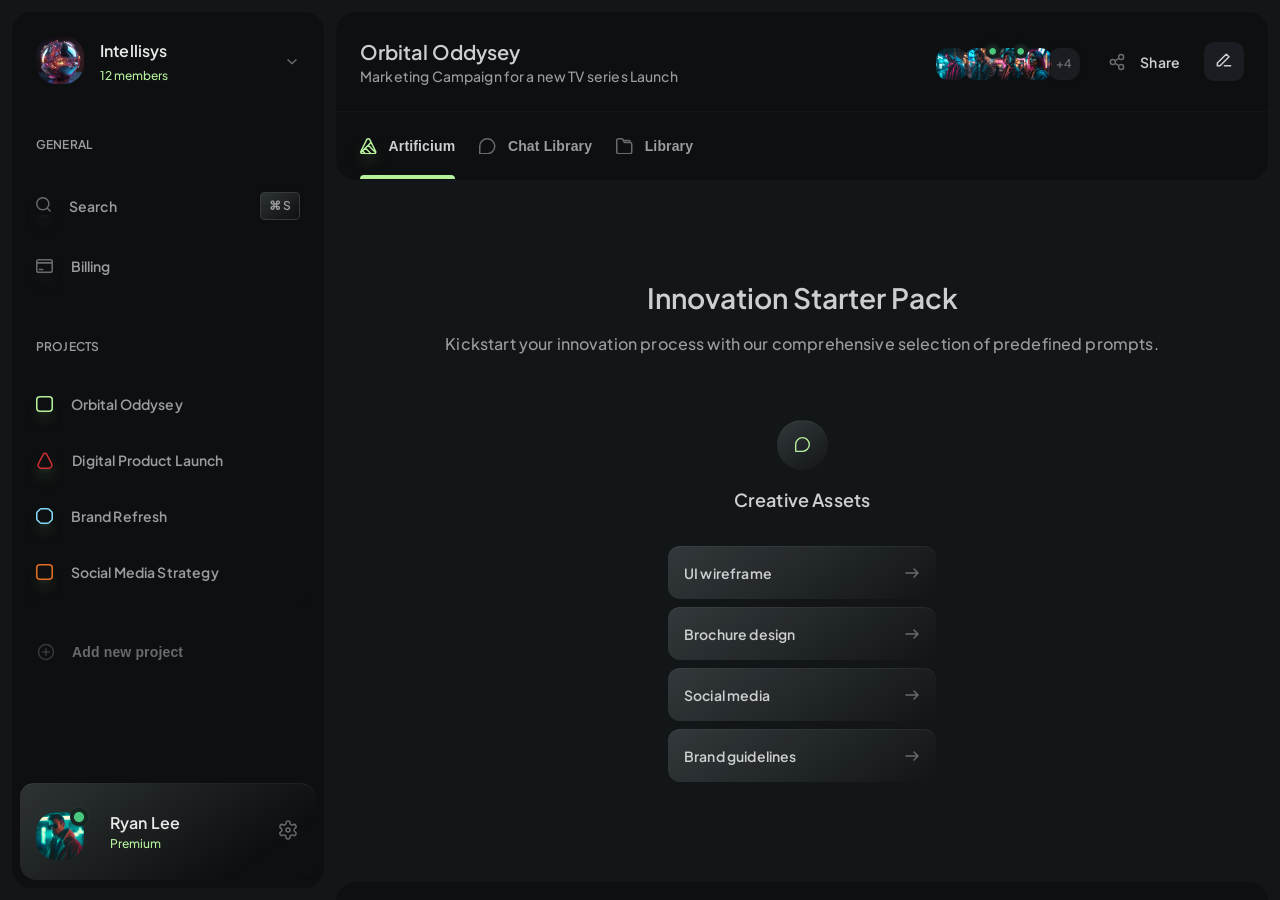
==== commit 0a8b7e3e: "path js 0.1" ====
--- a/dashboard.html
+++ b/dashboard.html
@@ -56,7 +56,7 @@
 			</div>
 			<div class="sidebar__items">
 				<h2 class="sidebar__label">PROJECTS</h2>
-				<ul class="sidebar__list project">	
+				<ul class="sidebar__list project" id="projects-list">	
 					<li class="sidebar__item">
 						<a href="#" class="sidebar__link">
 							<img src="assets/dashboard/icon/project-square-green.svg" alt="project-figure" class="sidebar__icon">
@@ -80,6 +80,9 @@
 							<img src="assets/dashboard/icon/project-square-orange.svg" alt="project-figure" class="sidebar__icon">
 							<h3 class="sidebar__title">Social Media Strategy</h3>
 						</a>
+					</li>
+					<li class="sidebar__item" id="new-project-wrapper">
+						<input type="text" id="new-project-input" class="sidebar__link hidden" placeholder="Project name...">
 					</li>
 				</ul>
 			</div>
@@ -174,7 +177,7 @@
 		</header>
 
 		<section class="starter">
-			<h2 class="starter__title">Innovation Starter Pack</h2>
+			<h2 class="starter__title" id="animated-title">Innovation Starter Pack</h2>
 			<p class="starter__subtitle">Kickstart your innovation process with our comprehensive selection of predefined prompts.</p>
 			<div class="starter__categories categories">
 				<div class="categories__block">
@@ -360,14 +363,50 @@
 							<p class="invite__edit-title">Olivia Sharma</p>
 							<button class="invite__edit-close">×</button>
 						</div>
-						<div class="invite__edit-list">
-							<span>
+						<div class="invite__edit-block">
+							<h3 class="invite__edit-txt">
 								<span class="hidden" >can edit</span>
 								<svg viewBox="0 0 16 16" xmlns="http://www.w3.org/2000/svg" xmlns:xlink="http://www.w3.org/1999/xlink" width="16.000000" height="16.000000" fill="none" customFrame="#000000">
 									<rect id="chevron-down" width="16.000000" height="16.000000" x="0.000000" y="0.000000" />
 									<path id="icon" d="M4 6.66667L7.5286 10.1953C7.78895 10.4556 8.21106 10.4556 8.47141 10.1953L12 6.66667" stroke="rgb(182, 240, 156, 1)" stroke-linecap="round" stroke-linejoin="round" stroke-width="1.500000" />
 								</svg>
-							</span>
+							</h3>
+							<ul class="invite__edit-list">
+								<h2 class="invite__edit-text">Users</h2>
+								<li class="invite__edit-item">
+									<a href="#" class="invite__edit-link">
+										<div class="invite__edit-users users__info">
+											<img src="assets/dashboard/img/modal-user5.png" alt="avatar-invite" class="user__info-image">
+											<div class="users__info-text">
+												<h2>Marcus Chen</h2>
+												<p>@marc</p>
+											</div>
+										</div>
+									</a>
+								</li>
+								<li class="invite__edit-item">
+									<a href="#" class="invite__edit-link">
+										<div class="invite__edit-users users__info">
+											<img src="assets/dashboard/img/modal-user6.png" alt="avatar-invite" class="user__info-image">
+											<div class="users__info-text">
+												<h2>Ava Gupta</h2>
+												<p>@avyavy</p>
+											</div>
+										</div>
+									</a>
+								</li>
+								<li class="invite__edit-item">
+									<a href="#" class="invite__edit-link">
+										<div class="invite__edit-users users__info">
+											<img src="assets/dashboard/img/modal-user7.png" alt="avatar-invite" class="user__info-image">
+											<div class="users__info-text">
+												<h2>Lucas Ortiz</h2>
+												<p>@luckyluc</p>
+											</div>
+										</div>
+									</a>
+								</li>
+							</ul>
 						</div>
 					</div>
 					<button class="invite__button button">Invite
--- a/css/style.css
+++ b/css/style.css
@@ -1045,6 +1045,21 @@
 }
 .sidebar__items {
   padding: 24px 0px;
+  max-height: 50vh;
+  overflow-y: auto;
+}
+.sidebar__items::-webkit-scrollbar {
+  width: 6px;
+}
+.sidebar__items::-webkit-scrollbar-track {
+  background: transparent;
+}
+.sidebar__items::-webkit-scrollbar-thumb {
+  background-color: rgba(255, 255, 255, 0.1);
+  border-radius: 10px;
+}
+.sidebar__items::-webkit-scrollbar-thumb:hover {
+  background-color: rgba(255, 255, 255, 0.3);
 }
 .sidebar__label {
   color: var(--color-muted);
@@ -1245,6 +1260,10 @@
     stroke-dasharray: 78.6882705688px;
   }
 }
+.hidden {
+  display: none;
+}
+
 .starter {
   padding: 100px 0px;
   display: -webkit-box;
@@ -1257,6 +1276,11 @@
   -webkit-box-direction: normal;
       -ms-flex-direction: column;
           flex-direction: column;
+}
+@media screen and (max-width: 425px) {
+  .starter {
+    padding: 50px 0;
+  }
 }
 .starter__title {
   color: var(--color-main);
@@ -1291,13 +1315,22 @@
 }
 @media screen and (max-width: 1315px) {
   .categories {
-    grid-template-columns: repeat(2, 1fr);
+    width: 300px;
+    display: -webkit-box;
+    display: -ms-flexbox;
+    display: flex;
+    overflow-x: auto;
+    -ms-scroll-snap-type: x mandatory;
+        scroll-snap-type: x mandatory;
     gap: 20px;
   }
-}
-@media screen and (max-width: 446px) {
+  .categories::-webkit-scrollbar {
+    display: none;
+  }
   .categories {
-    grid-template-columns: repeat(1, 1fr);
+    -ms-overflow-style: none;
+    scrollbar-width: none;
+    padding: 0 16px;
   }
 }
 .categories__block {
@@ -1314,6 +1347,13 @@
   -webkit-box-align: center;
       -ms-flex-align: center;
           align-items: center;
+}
+@media screen and (max-width: 1315px) {
+  .categories__block {
+    -webkit-box-flex: 0;
+        -ms-flex: 0 0 100%;
+            flex: 0 0 100%;
+  }
 }
 .categories__block-icon {
   border-top: 1px solid rgba(255, 255, 255, 0.08);
@@ -1324,6 +1364,12 @@
   margin-bottom: 16px;
   padding: 14px 18px;
 }
+@media screen and (max-width: 1315px) {
+  .categories__block-icon {
+    -webkit-box-shadow: none;
+            box-shadow: none;
+  }
+}
 .categories__block-title {
   color: var(--color-main);
   font-size: 1.125rem;
@@ -1343,16 +1389,16 @@
           flex-direction: column;
   gap: 8px;
 }
-@media screen and (max-width: 446px) {
-  .categories__block-list {
-    display: none;
-  }
-}
 .categories__block-item {
   padding: 16px;
   border-top: 1px solid rgba(255, 255, 255, 0.08);
   border-radius: 12px;
   background: linear-gradient(145.32deg, rgba(215.22, 236.94, 236.94, 0.16) 0%, rgba(204.48, 234.81, 234.81, 0) 100%);
+  cursor: pointer;
+}
+.categories__block-item:hover .categories__block-link img {
+  -webkit-transform: translateX(10px);
+          transform: translateX(10px);
 }
 .categories__block-link {
   display: -webkit-box;
@@ -1371,6 +1417,8 @@
 }
 .categories__block-link img {
   margin-left: auto;
+  -webkit-transition: 305ms ease-in-out;
+  transition: 305ms ease-in-out;
 }
 @media screen and (max-width: 1315px) {
   .categories__block-link {
@@ -1378,6 +1426,34 @@
   }
 }
 
+#animated-title {
+  display: inline-block;
+}
+
+.char {
+  opacity: 0;
+  -webkit-transform: translateY(5px);
+          transform: translateY(5px);
+  display: inline-block;
+  -webkit-animation: fadeInChar 0.6s ease forwards;
+          animation: fadeInChar 0.6s ease forwards;
+}
+
+@-webkit-keyframes fadeInChar {
+  to {
+    opacity: 1;
+    -webkit-transform: translateY(0);
+            transform: translateY(0);
+  }
+}
+
+@keyframes fadeInChar {
+  to {
+    opacity: 1;
+    -webkit-transform: translateY(0);
+            transform: translateY(0);
+  }
+}
 .message {
   display: -webkit-box;
   display: -ms-flexbox;
@@ -1404,6 +1480,12 @@
 .message__voice {
   cursor: pointer;
   background: none;
+  -webkit-transition: 402ms ease-in;
+  transition: 402ms ease-in;
+}
+.message__voice:hover {
+  -webkit-transform: rotate(10deg);
+          transform: rotate(10deg);
 }
 .message__input {
   -webkit-box-flex: 1;
@@ -1417,10 +1499,24 @@
   color: var(--color-muted);
   font-weight: 500;
 }
+@media screen and (max-width: 425px) {
+  .message__input {
+    -webkit-box-flex: 0;
+        -ms-flex-positive: 0;
+            flex-grow: 0;
+    width: 100%;
+  }
+}
 .message__attachment {
   margin-left: auto;
   background: none;
   cursor: pointer;
+  -webkit-transition: 307ms ease-out;
+  transition: 307ms ease-out;
+}
+.message__attachment:hover {
+  -webkit-transform: rotate(-10deg);
+          transform: rotate(-10deg);
 }
 .message__button {
   display: -webkit-box;
@@ -1684,6 +1780,7 @@
   }
 }
 .invite__edit {
+  position: relative;
   width: 100%;
   display: -webkit-box;
   display: -ms-flexbox;
@@ -1728,24 +1825,95 @@
   color: var(--color-muted);
   font-size: 1rem;
   font-weight: 500;
+  cursor: pointer;
+}
+.invite__edit-block {
+  margin-left: auto;
+  cursor: pointer;
+}
+.invite__edit-block span {
+  display: -webkit-box;
+  display: -ms-flexbox;
+  display: flex;
+  -webkit-box-align: center;
+      -ms-flex-align: center;
+          align-items: center;
+  color: var(--color-primmary);
+  font-size: 1rem;
+  line-height: 1.5rem;
+  letter-spacing: 0.15px;
+  font-weight: 500;
+}
+.invite__edit-txt {
+  display: -webkit-box;
+  display: -ms-flexbox;
+  display: flex;
+  -webkit-box-align: center;
+      -ms-flex-align: center;
+          align-items: center;
+  gap: 4px;
+}
+.invite__edit-text {
+  padding: 12px;
+  font-size: 0.75rem;
+  color: var(--color-muted);
+  line-height: 1.125rem;
+  font-weight: 500;
+  letter-spacing: 0.15px;
 }
 .invite__edit-list {
-  margin-left: auto;
-  cursor: pointer;
-}
-.invite__edit-list span {
-  display: -webkit-box;
-  display: -ms-flexbox;
-  display: flex;
-  -webkit-box-align: center;
-      -ms-flex-align: center;
-          align-items: center;
+  position: absolute;
+  width: 100%;
+  display: -webkit-box;
+  display: -ms-flexbox;
+  display: flex;
+  -webkit-box-orient: vertical;
+  -webkit-box-direction: normal;
+      -ms-flex-direction: column;
+          flex-direction: column;
   gap: 4px;
-  color: var(--color-primmary);
-  font-size: 1rem;
-  line-height: 1.5rem;
-  letter-spacing: 0.15px;
-  font-weight: 500;
+  top: 115%;
+  left: -1%;
+  border-radius: 16px;
+  -webkit-box-shadow: 0px 8px 10px -6px rgba(6, 7, 8, 0.06), 0px 25px 50px -12px rgba(6, 7, 8, 0.16);
+          box-shadow: 0px 8px 10px -6px rgba(6, 7, 8, 0.06), 0px 25px 50px -12px rgba(6, 7, 8, 0.16);
+  background: rgb(13, 15, 16);
+  padding: 4px 4px 4px 4px;
+  -webkit-transition: 308ms ease-in;
+  transition: 308ms ease-in;
+  opacity: 0;
+  visibility: hidden;
+}
+.invite__edit-list.open {
+  opacity: 1;
+  visibility: visible;
+}
+.invite__edit-item {
+  position: relative;
+  padding: 12px;
+}
+.invite__edit-item::before {
+  content: "";
+  position: absolute;
+  top: 0;
+  left: 0;
+  width: 100%;
+  height: 100%;
+  border-radius: 8px;
+  border-top: 1px solid rgba(255, 255, 255, 0.08);
+  -webkit-box-shadow: 0px 1px 3px 0px rgba(6, 7, 8, 0.05), 0px 1px 2px -1px rgba(6, 7, 8, 0.05), inset 0px 2px 12px 0px rgba(26, 29, 33, 0.64);
+          box-shadow: 0px 1px 3px 0px rgba(6, 7, 8, 0.05), 0px 1px 2px -1px rgba(6, 7, 8, 0.05), inset 0px 2px 12px 0px rgba(26, 29, 33, 0.64);
+  background: linear-gradient(145.32deg, rgba(215.22, 236.94, 236.94, 0.16) 0%, rgba(204.48, 234.81, 234.81, 0) 90%);
+  opacity: 0;
+  -webkit-transition: 450ms ease-in;
+  transition: 450ms ease-in;
+}
+.invite__edit-item:hover::before {
+  opacity: 1;
+}
+.invite__edit-link {
+  -webkit-transition: 450ms ease-in;
+  transition: 450ms ease-in;
 }
 .invite__button {
   display: -webkit-box;
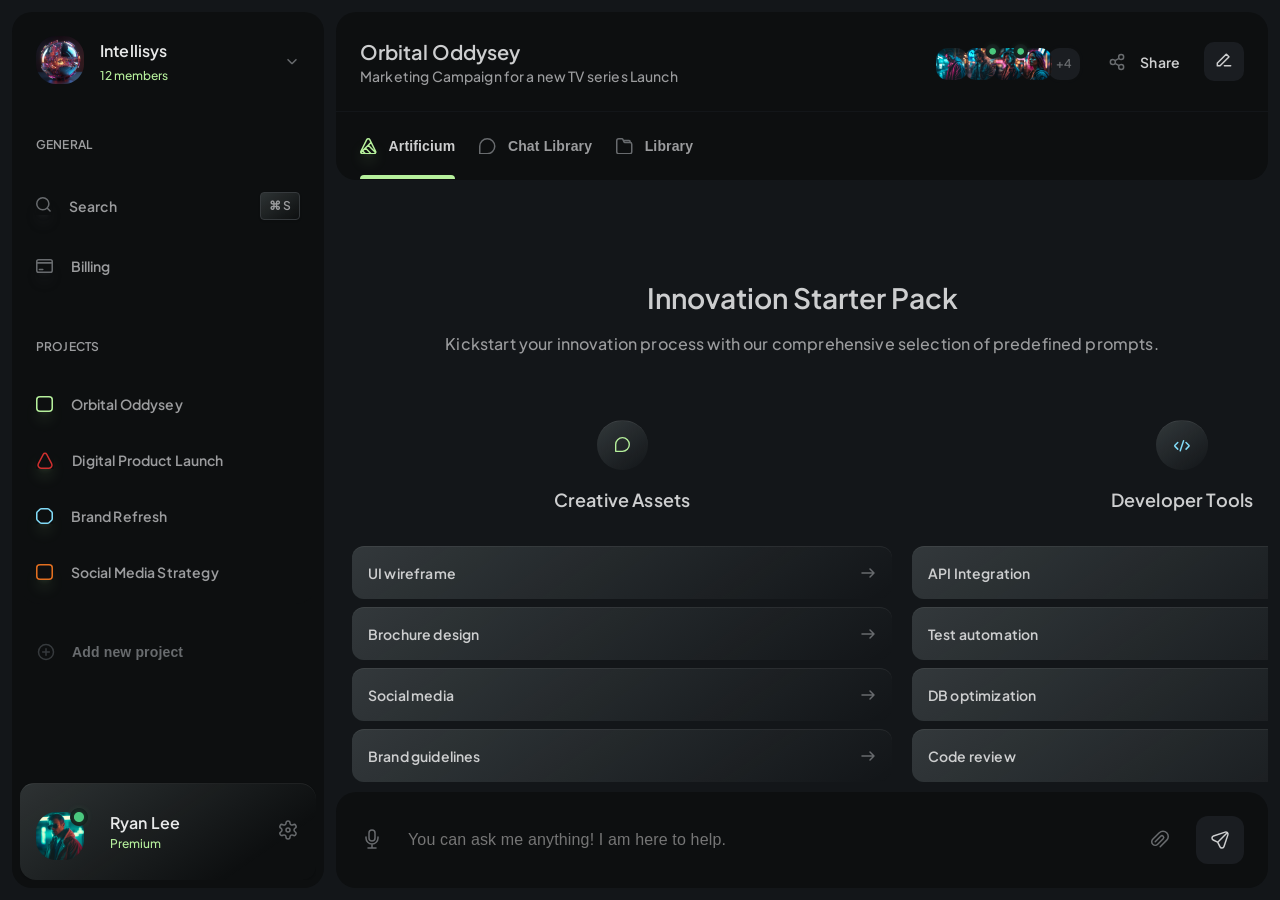
==== commit 88980fb8: "path chats 0.1" ====
--- a/dashboard.html
+++ b/dashboard.html
@@ -177,146 +177,173 @@
 		</header>
 
 		<section class="starter">
-			<h2 class="starter__title" id="animated-title">Innovation Starter Pack</h2>
-			<p class="starter__subtitle">Kickstart your innovation process with our comprehensive selection of predefined prompts.</p>
-			<div class="starter__categories categories">
-				<div class="categories__block">
-					<div class="categories__block-icon">
-						<svg viewBox="0 0 16.5 16.5" xmlns="http://www.w3.org/2000/svg" xmlns:xlink="http://www.w3.org/1999/xlink" width="15.000000" height="15.000000" fill="none" customFrame="#000000">
-							<path id="icon" d="M8.25 15.75L0.75 15.75L0.75 8.25C0.75 4.10786 4.10786 0.75 8.25 0.75C12.3921 0.75 15.75 4.10786 15.75 8.25C15.75 12.3921 12.3921 15.75 8.25 15.75Z" fill-rule="nonzero" stroke="rgb(182, 240, 156, 1)" stroke-linecap="round" stroke-linejoin="round" stroke-width="1.500000" />
-						</svg>
-					</div>
-					<h2 class="categories__block-title">Creative Assets</h2>
-					<ul class="categories__block-list">
-						<li class="categories__block-item">
-							<a href="#" class="categories__block-link">
-								<span>UI wireframe</span>
-								<img src="assets/dashboard/icon/arrow-right.svg" alt="">
-							</a>
-						</li>
-						<li class="categories__block-item">
-							<a href="#" class="categories__block-link">
-								<span>Brochure design</span>
-								<img src="assets/dashboard/icon/arrow-right.svg" alt="">
-							</a>
-						</li>
-						<li class="categories__block-item">
-							<a href="#" class="categories__block-link">
-								<span>Social media</span>
-								<img src="assets/dashboard/icon/arrow-right.svg" alt="">
-							</a>
-						</li>
-						<li class="categories__block-item">
-							<a href="#" class="categories__block-link">
-								<span>Brand guidelines</span>
-								<img src="assets/dashboard/icon/arrow-right.svg" alt="">
-							</a>
-						</li>
-					</ul>
-				</div>
-				<div class="categories__block">
-					<div class="categories__block-icon">
-						<svg viewBox="0 0 15.8096 11.5416" xmlns="http://www.w3.org/2000/svg" xmlns:xlink="http://www.w3.org/1999/xlink" width="15.809570" height="11.541626" fill="none" customFrame="#000000">
-							<path id="icon" d="M3.73816 2.43748L0.994077 5.18156C0.66864 5.50699 0.668641 6.03463 0.994078 6.36007L3.73816 9.10415M12.0715 2.43748L14.8156 5.18156C15.141 5.50699 15.141 6.03463 14.8156 6.36007L12.0715 9.10415M9.57149 0.770813L6.23816 10.7708" stroke="rgb(130,219,247)" stroke-linecap="round" stroke-linejoin="round" stroke-width="1.500000" />
-						</svg>
-					</div>
-					<h2 class="categories__block-title">Developer Tools</h2>
-					<ul class="categories__block-list">
-						<li class="categories__block-item">
-							<a href="#" class="categories__block-link">
-								<span>API Integration</span>
-								<img src="assets/dashboard/icon/arrow-right.svg" alt="">
-							</a>
-						</li>
-						<li class="categories__block-item">
-							<a href="#" class="categories__block-link">
-								<span>Test automation</span>
-								<img src="assets/dashboard/icon/arrow-right.svg" alt="">
-							</a>
-						</li>
-						<li class="categories__block-item">
-							<a href="#" class="categories__block-link">
-								<span>DB optimization</span>
-								<img src="assets/dashboard/icon/arrow-right.svg" alt="">
-							</a>
-						</li>
-						<li class="categories__block-item">
-							<a href="#" class="categories__block-link">
-								<span>Code review</span>
-								<img src="assets/dashboard/icon/arrow-right.svg" alt="">
-							</a>
-						</li>
-					</ul>
-				</div>
-				<div class="categories__block">
-					<div class="categories__block-icon">
-						<svg viewBox="0 0 14.0833 14.0833" xmlns="http://www.w3.org/2000/svg" xmlns:xlink="http://www.w3.org/1999/xlink" width="14.083252" height="14.083344" fill="none" customFrame="#000000">
-							<path id="icon" d="M0.75 11.3333C0.75 12.4379 1.64543 13.3333 2.75 13.3333L3.25491 13.3333C3.78534 13.3333 4.29405 13.1226 4.66912 12.7475L11.5833 5.83333L12.6691 4.74755C13.4502 3.9665 13.4502 2.70017 12.6691 1.91912L12.1642 1.41421C11.3832 0.633165 10.1168 0.633165 9.33579 1.41421L8.25 2.5L1.33579 9.41421C0.960714 9.78929 0.75 10.298 0.75 10.8284L0.75 11.3333ZM8.25 2.5L11.5833 5.83333" stroke="rgb(189,154,248)" stroke-linecap="round" stroke-linejoin="round" stroke-width="1.500000" />
-						</svg>
-					</div>
-					<h2 class="categories__block-title">Content Creation</h2>
-					<ul class="categories__block-list">
-						<li class="categories__block-item">
-							<a href="#" class="categories__block-link">
-								<span>Product description</span>
-								<img src="assets/dashboard/icon/arrow-right.svg" alt="">
-							</a>
-						</li>
-						<li class="categories__block-item">
-							<a href="#" class="categories__block-link">
-								<span>E-mail copy</span>
-								<img src="assets/dashboard/icon/arrow-right.svg" alt="">
-							</a>
-						</li>
-						<li class="categories__block-item">
-							<a href="#" class="categories__block-link">
-								<span>Whitepaper</span>
-								<img src="assets/dashboard/icon/arrow-right.svg" alt="">
-							</a>
-						</li>
-						<li class="categories__block-item">
-							<a href="#" class="categories__block-link">
-								<span>Press release</span>
-								<img src="assets/dashboard/icon/arrow-right.svg" alt="">
-							</a>
-						</li>
-					</ul>
-				</div>
-				<div class="categories__block">
-					<div class="categories__block-icon">
-						<svg viewBox="0 0 11.5 16.5" xmlns="http://www.w3.org/2000/svg" xmlns:xlink="http://www.w3.org/1999/xlink" width="11.500000" height="16.500000" fill="none" customFrame="#000000">
-							<path id="icon" d="M5.75 0.75C8.51142 0.75 10.75 3.07149 10.75 5.93518C10.75 7.32242 10.2247 8.58242 9.3691 9.51292C8.93477 9.98528 8.60714 10.571 8.60714 11.2127L8.60714 11.5833L8.60714 12.8929C8.60714 14.4708 7.32796 15.75 5.75 15.75C4.17204 15.75 2.89286 14.4708 2.89286 12.8929L2.89286 11.5833L2.89286 11.2127C2.89286 10.571 2.56523 9.98528 2.1309 9.51292C1.27531 8.58242 0.75 7.32242 0.75 5.93518C0.75 3.07149 2.98858 0.75 5.75 0.75ZM2.89286 11.5833L8.60714 11.5833" stroke="rgb(255,209,71)" stroke-linecap="round" stroke-linejoin="round" stroke-width="1.500000" />
-						</svg>
-					</div>
-					<h2 class="categories__block-title">Idea Generation</h2>
-					<ul class="categories__block-list">
-						<li class="categories__block-item">
-							<a href="#" class="categories__block-link">
-								<span>Hashtag ideas</span>
-								<img src="assets/dashboard/icon/arrow-right.svg" alt="">
-							</a>
-						</li>
-						<li class="categories__block-item">
-							<a href="#" class="categories__block-link">
-								<span>Brainstorming</span>
-								<img src="assets/dashboard/icon/arrow-right.svg" alt="">
-							</a>
-						</li>
-						<li class="categories__block-item">
-							<a href="#" class="categories__block-link">
-								<span>Trend analysis</span>
-								<img src="assets/dashboard/icon/arrow-right.svg" alt="">
-							</a>
-						</li>
-						<li class="categories__block-item">
-							<a href="#" class="categories__block-link">
-								<span>Social media posts</span>
-								<img src="assets/dashboard/icon/arrow-right.svg" alt="">
-							</a>
-						</li>
-					</ul>
-				</div>
-			</div>
+			<div class="starter-container starter-artificium">
+				<h2 class="starter__title" id="animated-title">Innovation Starter Pack</h2>
+				<p class="starter__subtitle">Kickstart your innovation process with our comprehensive selection of predefined prompts.</p>
+				<div class="starter__categories categories">
+					<div class="categories__block">
+						<div class="categories__block-icon">
+							<svg viewBox="0 0 16.5 16.5" xmlns="http://www.w3.org/2000/svg" xmlns:xlink="http://www.w3.org/1999/xlink" width="15.000000" height="15.000000" fill="none" customFrame="#000000">
+								<path id="icon" d="M8.25 15.75L0.75 15.75L0.75 8.25C0.75 4.10786 4.10786 0.75 8.25 0.75C12.3921 0.75 15.75 4.10786 15.75 8.25C15.75 12.3921 12.3921 15.75 8.25 15.75Z" fill-rule="nonzero" stroke="rgb(182, 240, 156, 1)" stroke-linecap="round" stroke-linejoin="round" stroke-width="1.500000" />
+							</svg>
+						</div>
+						<h2 class="categories__block-title">Creative Assets</h2>
+						<ul class="categories__block-list">
+							<li class="categories__block-item">
+								<a href="#" class="categories__block-link">
+									<span>UI wireframe</span>
+									<img src="assets/dashboard/icon/arrow-right.svg" alt="">
+								</a>
+							</li>
+							<li class="categories__block-item">
+								<a href="#" class="categories__block-link">
+									<span>Brochure design</span>
+									<img src="assets/dashboard/icon/arrow-right.svg" alt="">
+								</a>
+							</li>
+							<li class="categories__block-item">
+								<a href="#" class="categories__block-link">
+									<span>Social media</span>
+									<img src="assets/dashboard/icon/arrow-right.svg" alt="">
+								</a>
+							</li>
+							<li class="categories__block-item">
+								<a href="#" class="categories__block-link">
+									<span>Brand guidelines</span>
+									<img src="assets/dashboard/icon/arrow-right.svg" alt="">
+								</a>
+							</li>
+						</ul>
+					</div>
+					<div class="categories__block">
+						<div class="categories__block-icon">
+							<svg viewBox="0 0 15.8096 11.5416" xmlns="http://www.w3.org/2000/svg" xmlns:xlink="http://www.w3.org/1999/xlink" width="15.809570" height="11.541626" fill="none" customFrame="#000000">
+								<path id="icon" d="M3.73816 2.43748L0.994077 5.18156C0.66864 5.50699 0.668641 6.03463 0.994078 6.36007L3.73816 9.10415M12.0715 2.43748L14.8156 5.18156C15.141 5.50699 15.141 6.03463 14.8156 6.36007L12.0715 9.10415M9.57149 0.770813L6.23816 10.7708" stroke="rgb(130,219,247)" stroke-linecap="round" stroke-linejoin="round" stroke-width="1.500000" />
+							</svg>
+						</div>
+						<h2 class="categories__block-title">Developer Tools</h2>
+						<ul class="categories__block-list">
+							<li class="categories__block-item">
+								<a href="#" class="categories__block-link">
+									<span>API Integration</span>
+									<img src="assets/dashboard/icon/arrow-right.svg" alt="">
+								</a>
+							</li>
+							<li class="categories__block-item">
+								<a href="#" class="categories__block-link">
+									<span>Test automation</span>
+									<img src="assets/dashboard/icon/arrow-right.svg" alt="">
+								</a>
+							</li>
+							<li class="categories__block-item">
+								<a href="#" class="categories__block-link">
+									<span>DB optimization</span>
+									<img src="assets/dashboard/icon/arrow-right.svg" alt="">
+								</a>
+							</li>
+							<li class="categories__block-item">
+								<a href="#" class="categories__block-link">
+									<span>Code review</span>
+									<img src="assets/dashboard/icon/arrow-right.svg" alt="">
+								</a>
+							</li>
+						</ul>
+					</div>
+					<div class="categories__block">
+						<div class="categories__block-icon">
+							<svg viewBox="0 0 14.0833 14.0833" xmlns="http://www.w3.org/2000/svg" xmlns:xlink="http://www.w3.org/1999/xlink" width="14.083252" height="14.083344" fill="none" customFrame="#000000">
+								<path id="icon" d="M0.75 11.3333C0.75 12.4379 1.64543 13.3333 2.75 13.3333L3.25491 13.3333C3.78534 13.3333 4.29405 13.1226 4.66912 12.7475L11.5833 5.83333L12.6691 4.74755C13.4502 3.9665 13.4502 2.70017 12.6691 1.91912L12.1642 1.41421C11.3832 0.633165 10.1168 0.633165 9.33579 1.41421L8.25 2.5L1.33579 9.41421C0.960714 9.78929 0.75 10.298 0.75 10.8284L0.75 11.3333ZM8.25 2.5L11.5833 5.83333" stroke="rgb(189,154,248)" stroke-linecap="round" stroke-linejoin="round" stroke-width="1.500000" />
+							</svg>
+						</div>
+						<h2 class="categories__block-title">Content Creation</h2>
+						<ul class="categories__block-list">
+							<li class="categories__block-item">
+								<a href="#" class="categories__block-link">
+									<span>Product description</span>
+									<img src="assets/dashboard/icon/arrow-right.svg" alt="">
+								</a>
+							</li>
+							<li class="categories__block-item">
+								<a href="#" class="categories__block-link">
+									<span>E-mail copy</span>
+									<img src="assets/dashboard/icon/arrow-right.svg" alt="">
+								</a>
+							</li>
+							<li class="categories__block-item">
+								<a href="#" class="categories__block-link">
+									<span>Whitepaper</span>
+									<img src="assets/dashboard/icon/arrow-right.svg" alt="">
+								</a>
+							</li>
+							<li class="categories__block-item">
+								<a href="#" class="categories__block-link">
+									<span>Press release</span>
+									<img src="assets/dashboard/icon/arrow-right.svg" alt="">
+								</a>
+							</li>
+						</ul>
+					</div>
+					<div class="categories__block">
+						<div class="categories__block-icon">
+							<svg viewBox="0 0 11.5 16.5" xmlns="http://www.w3.org/2000/svg" xmlns:xlink="http://www.w3.org/1999/xlink" width="11.500000" height="16.500000" fill="none" customFrame="#000000">
+								<path id="icon" d="M5.75 0.75C8.51142 0.75 10.75 3.07149 10.75 5.93518C10.75 7.32242 10.2247 8.58242 9.3691 9.51292C8.93477 9.98528 8.60714 10.571 8.60714 11.2127L8.60714 11.5833L8.60714 12.8929C8.60714 14.4708 7.32796 15.75 5.75 15.75C4.17204 15.75 2.89286 14.4708 2.89286 12.8929L2.89286 11.5833L2.89286 11.2127C2.89286 10.571 2.56523 9.98528 2.1309 9.51292C1.27531 8.58242 0.75 7.32242 0.75 5.93518C0.75 3.07149 2.98858 0.75 5.75 0.75ZM2.89286 11.5833L8.60714 11.5833" stroke="rgb(255,209,71)" stroke-linecap="round" stroke-linejoin="round" stroke-width="1.500000" />
+							</svg>
+						</div>
+						<h2 class="categories__block-title">Idea Generation</h2>
+						<ul class="categories__block-list">
+							<li class="categories__block-item">
+								<a href="#" class="categories__block-link">
+									<span>Hashtag ideas</span>
+									<img src="assets/dashboard/icon/arrow-right.svg" alt="">
+								</a>
+							</li>
+							<li class="categories__block-item">
+								<a href="#" class="categories__block-link">
+									<span>Brainstorming</span>
+									<img src="assets/dashboard/icon/arrow-right.svg" alt="">
+								</a>
+							</li>
+							<li class="categories__block-item">
+								<a href="#" class="categories__block-link">
+									<span>Trend analysis</span>
+									<img src="assets/dashboard/icon/arrow-right.svg" alt="">
+								</a>
+							</li>
+							<li class="categories__block-item">
+								<a href="#" class="categories__block-link">
+									<span>Social media posts</span>
+									<img src="assets/dashboard/icon/arrow-right.svg" alt="">
+								</a>
+							</li>
+						</ul>
+					</div>
+				</div>
+			</div>
+			<div class="starter-container starter-chat chat hiddens">
+				<div class="chat__main">
+					<div class="chat__main-header">
+						<div class="chat__main-title">
+							<h2>Spaceship Crew</h2>
+							<span id="chat-counter">0</span>
+						</div>
+						<div class="chat__main-novigation">
+							<button class="chat__main-favourites">
+								<svg viewBox="0 0 17.5322 17.5289" xmlns="http://www.w3.org/2000/svg" xmlns:xlink="http://www.w3.org/1999/xlink" width="17.532227" height="17.528915" fill="none" customFrame="#000000">
+									<path id="icon" d="M11.1659 5.10971C11.3093 5.46985 11.6335 5.71591 12.0056 5.74708L15.8487 6.06896C16.7314 6.14289 17.0894 7.29381 16.4168 7.8957L13.4888 10.5161C13.2053 10.7698 13.0814 11.1679 13.1681 11.5473L14.0626 15.4653C14.2681 16.3652 13.331 17.0765 12.5753 16.5943L9.28507 14.4947C8.96646 14.2914 8.56576 14.2914 8.24716 14.4947L4.95697 16.5943C4.20122 17.0765 3.26413 16.3652 3.4696 15.4653L4.36415 11.5473C4.45078 11.1679 4.32695 10.7698 4.04342 10.5161L1.11542 7.8957C0.442868 7.29381 0.800807 6.14289 1.68355 6.06896L5.5266 5.74708C5.89874 5.71591 6.22291 5.46985 6.36628 5.10971L7.84687 1.39069C8.18695 0.536437 9.34527 0.536437 9.68536 1.39069L11.1659 5.10971Z" fill-rule="nonzero" stroke="rgb(104,107,110)" stroke-linecap="round" stroke-linejoin="round" stroke-width="1.500000" />
+								</svg>
+							</button>
+							<button class="chat__main-setting">
+								<svg viewBox="0 0 5 14" xmlns="http://www.w3.org/2000/svg" xmlns:xlink="http://www.w3.org/1999/xlink" width="5.000000" height="14.000000" fill="none" customFrame="#000000">
+									<path id="icon" d="M2.5 5C3.88072 5 5 3.88072 5 2.5C5 1.11928 3.88072 -0 2.5 -0C1.11928 0 -0 1.11928 -0 2.5C0 3.88072 1.11928 5 2.5 5ZM2.5 14C3.88072 14 5 12.8807 5 11.5C5 10.1193 3.88072 9 2.5 9C1.11928 9 0 10.1193 0 11.5C0 12.8807 1.11928 14 2.5 14Z" fill="rgb(104,107,110)" fill-rule="evenodd" />
+								</svg>
+							</button>
+						</div>
+					</div>
+					<div class="chat__main-data"></div>
+				</div>
+				<div class="chat__sidebar"></div>
+			</div>
+			<div class="starter-container hiddens"></div>
 		</section>
 
 		<form class="message">
@@ -333,7 +360,7 @@
 					<path id="icon" d="M3.5 14.5L3.5 6.75C3.5 5.7835 4.2835 5 5.25 5C6.2165 5 7 5.7835 7 6.75L7 14.5C7 16.433 5.433 18 3.5 18C1.567 18 0 16.433 0 14.5L0 5.25C0 2.35051 2.35051 0 5.25 0C8.1495 0 10.5 2.35051 10.5 5.25L10.5 14.5" stroke="rgb(104,107,110)" stroke-linecap="round" stroke-linejoin="round" stroke-width="1.500000" transform="matrix(0.707107,0.707107,-0.707107,0.707107,14.9998,2)" />
 				</svg>
 			</button>
-			<button class="message__button">
+			<button type="submit" class="message__button">
 				<svg viewBox="0 0 24 24" xmlns="http://www.w3.org/2000/svg" xmlns:xlink="http://www.w3.org/1999/xlink" width="24.000000" height="24.000000" fill="none" customFrame="#000000">
 					<rect id="paper-plane" width="24.000000" height="24.000000" x="0.000000" y="0.000000" />
 					<path id="icon" d="M17.1349 4.11532C18.8344 3.54883 20.4512 5.16564 19.8847 6.8651L16.0019 18.5134C15.3895 20.3507 12.8613 20.5304 11.9952 18.7981L10.0548 14.9174C9.84447 14.4967 9.50334 14.1555 9.08263 13.9452L5.20189 12.0048C3.46962 11.1387 3.64929 8.61052 5.48664 7.99807L17.1349 4.11532ZM9.73084 14.2692L19.2337 4.76642" fill-rule="nonzero" stroke="rgb(205,206,207)" stroke-linecap="round" stroke-linejoin="round" stroke-width="1.500000" />
@@ -353,15 +380,17 @@
 				<p class="modal__subtitle">Select which users can access and view this project. Only users with access can view and edit the project.</p>
 				<div class="modal__invite invite">
 					<div class="invite__edit">
-						<div class="invite__edit-user">
-							<img src="assets/dashboard/img/invite-avatar1.png" alt="avatar-invite" class="invite__edit-icon">
-							<p class="invite__edit-title">Sophia Zhang</p>
-							<button class="invite__edit-close">×</button>
-						</div>
-						<div class="invite__edit-user">
-							<img src="assets/dashboard/img/invite-avatar2.png" alt="avatar-invite" class="invite__edit-icon">
-							<p class="invite__edit-title">Olivia Sharma</p>
-							<button class="invite__edit-close">×</button>
+						<div class="invite__edit-scroll">
+							<div class="invite__edit-user">
+								<img src="assets/dashboard/img/invite-avatar1.png" alt="avatar-invite" class="invite__edit-icon">
+								<p class="invite__edit-title">Sophia Zhang</p>
+								<button class="invite__edit-close">×</button>
+							</div>
+							<div class="invite__edit-user">
+								<img src="assets/dashboard/img/invite-avatar2.png" alt="avatar-invite" class="invite__edit-icon">
+								<p class="invite__edit-title">Olivia Sharma</p>
+								<button class="invite__edit-close">×</button>
+							</div>
 						</div>
 						<div class="invite__edit-block">
 							<h3 class="invite__edit-txt">
--- a/css/style.css
+++ b/css/style.css
@@ -713,20 +713,32 @@
   display: -webkit-box;
   display: -ms-flexbox;
   display: flex;
+  width: 100vw;
   height: 100vh;
   gap: 12px;
-  overflow-y: auto;
+  overflow: hidden;
 }
 
 .main-content {
   -webkit-box-flex: 1;
-      -ms-flex-positive: 1;
-          flex-grow: 1;
+      -ms-flex: 1;
+          flex: 1;
+  min-width: 0;
+  display: -webkit-box;
+  display: -ms-flexbox;
+  display: flex;
+  -webkit-box-orient: vertical;
+  -webkit-box-direction: normal;
+      -ms-flex-direction: column;
+          flex-direction: column;
+  height: 100%;
 }
 
 .project {
   border-radius: 20px;
   background: rgb(13, 15, 16);
+  -ms-flex-negative: 0;
+      flex-shrink: 0;
 }
 .project__top {
   display: -webkit-box;
@@ -967,6 +979,8 @@
       -ms-flex-direction: column;
           flex-direction: column;
   width: 312px;
+  -ms-flex-negative: 0;
+      flex-shrink: 0;
   background: rgb(13, 15, 16);
   border-radius: 20px;
   padding: 8px;
@@ -1265,22 +1279,56 @@
 }
 
 .starter {
+  -webkit-box-flex: 1;
+      -ms-flex: 1;
+          flex: 1;
+  overflow-y: auto;
+  scroll-behavior: smooth;
+}
+.starter::-webkit-scrollbar {
+  width: 6px;
+}
+.starter::-webkit-scrollbar-track {
+  background: transparent;
+}
+.starter::-webkit-scrollbar-thumb {
+  background: #333333;
+  border-radius: 10px;
+}
+.starter::-webkit-scrollbar-thumb:hover {
+  background: #555555;
+}
+@media screen and (max-width: 425px) {
+  .starter {
+    padding: 50px 0;
+  }
+}
+.starter-artificium {
   padding: 100px 0px;
   display: -webkit-box;
   display: -ms-flexbox;
   display: flex;
-  -webkit-box-align: center;
-      -ms-flex-align: center;
-          align-items: center;
   -webkit-box-orient: vertical;
   -webkit-box-direction: normal;
       -ms-flex-direction: column;
           flex-direction: column;
-}
-@media screen and (max-width: 425px) {
-  .starter {
-    padding: 50px 0;
-  }
+  -webkit-box-align: center;
+      -ms-flex-align: center;
+          align-items: center;
+  -webkit-box-pack: center;
+      -ms-flex-pack: center;
+          justify-content: center;
+}
+.starter-chat {
+  display: -webkit-box;
+  display: -ms-flexbox;
+  display: flex;
+  gap: 32px;
+  height: 100%;
+  padding: 32px;
+}
+.starter-container.hiddens {
+  display: none;
 }
 .starter__title {
   color: var(--color-main);
@@ -1313,9 +1361,9 @@
   grid-template-columns: repeat(4, 200px);
   gap: 64px;
 }
-@media screen and (max-width: 1315px) {
+@media screen and (max-width: 1350px) {
   .categories {
-    width: 300px;
+    width: 100%;
     display: -webkit-box;
     display: -ms-flexbox;
     display: flex;
@@ -1333,6 +1381,16 @@
     padding: 0 16px;
   }
 }
+@media screen and (max-width: 1023px) {
+  .categories {
+    width: 500px;
+  }
+}
+@media screen and (max-width: 848px) {
+  .categories {
+    width: 300px;
+  }
+}
 .categories__block {
   display: -webkit-box;
   display: -ms-flexbox;
@@ -1348,7 +1406,14 @@
       -ms-flex-align: center;
           align-items: center;
 }
-@media screen and (max-width: 1315px) {
+@media screen and (max-width: 1350px) {
+  .categories__block {
+    -webkit-box-flex: 0;
+        -ms-flex: 0 0 60%;
+            flex: 0 0 60%;
+  }
+}
+@media screen and (max-width: 1023px) {
   .categories__block {
     -webkit-box-flex: 0;
         -ms-flex: 0 0 100%;
@@ -1364,7 +1429,7 @@
   margin-bottom: 16px;
   padding: 14px 18px;
 }
-@media screen and (max-width: 1315px) {
+@media screen and (max-width: 1350px) {
   .categories__block-icon {
     -webkit-box-shadow: none;
             box-shadow: none;
@@ -1466,6 +1531,22 @@
   border-radius: 20px;
   background: var(--NobleBlack-800, rgb(13, 15, 16));
   padding: 24px;
+  -webkit-transition: 245ms ease-in;
+  transition: 245ms ease-in;
+  -ms-flex-negative: 0;
+      flex-shrink: 0;
+}
+.message:focus-within {
+  -webkit-box-shadow: 0px 8px 10px -6px rgba(182, 240, 156, 0.04), 0px 25px 50px -12px rgba(182, 240, 156, 0.12), 0px 0px 0px 5px rgba(182, 240, 156, 0.12);
+          box-shadow: 0px 8px 10px -6px rgba(182, 240, 156, 0.04), 0px 25px 50px -12px rgba(182, 240, 156, 0.12), 0px 0px 0px 5px rgba(182, 240, 156, 0.12);
+  background: rgb(13, 15, 16);
+}
+.message.message_hidden {
+  opacity: 0;
+  visibility: hidden;
+}
+.message.message_short {
+  width: calc(100% - 344px);
 }
 @media screen and (max-width: 425px) {
   .message {
@@ -1794,6 +1875,20 @@
   background: var(--color-noble-600);
   padding: 8px 16px;
 }
+.invite__edit-scroll {
+  display: -webkit-box;
+  display: -ms-flexbox;
+  display: flex;
+  -webkit-box-align: center;
+      -ms-flex-align: center;
+          align-items: center;
+  gap: 4px;
+  overflow-x: auto;
+  -webkit-box-flex: 1;
+      -ms-flex: 1;
+          flex: 1;
+  min-width: 0;
+}
 .invite__edit-user {
   display: -webkit-box;
   display: -ms-flexbox;
@@ -1830,6 +1925,9 @@
 .invite__edit-block {
   margin-left: auto;
   cursor: pointer;
+  -ms-flex-negative: 0;
+      flex-shrink: 0;
+  white-space: nowarp;
 }
 .invite__edit-block span {
   display: -webkit-box;
@@ -1942,6 +2040,10 @@
             justify-content: center;
   }
 }
+.invite__edit-icon {
+  width: 24px;
+  height: 24px;
+}
 
 .users {
   display: -webkit-box;
@@ -2002,4 +2104,172 @@
   .hidden {
     opacity: 0;
   }
+}
+
+.chat__main {
+  -webkit-box-flex: 1;
+      -ms-flex: 1;
+          flex: 1;
+  display: -webkit-box;
+  display: -ms-flexbox;
+  display: flex;
+  -webkit-box-orient: vertical;
+  -webkit-box-direction: normal;
+      -ms-flex-direction: column;
+          flex-direction: column;
+  height: 100%;
+  width: 100%;
+}
+.chat__main-header {
+  position: fixed;
+  width: calc(100% - 760px);
+  -webkit-box-sizing: border-box;
+          box-sizing: border-box;
+  display: -webkit-box;
+  display: -ms-flexbox;
+  display: flex;
+  -webkit-box-align: center;
+      -ms-flex-align: center;
+          align-items: center;
+  -webkit-box-pack: justify;
+      -ms-flex-pack: justify;
+          justify-content: space-between;
+  gap: 8px;
+  padding: 16px 0px 16px 0px;
+  margin-bottom: 16px;
+  background: var(--bg-main);
+  z-index: 100;
+}
+.chat__main-header::before {
+  content: "";
+  position: absolute;
+  width: 100%;
+  height: 112px;
+  top: 100%;
+  left: 0;
+  background: -webkit-gradient(linear, left bottom, left top, from(rgba(19, 22, 25, 0)), to(rgb(19, 22, 25)));
+  background: linear-gradient(360deg, rgba(19, 22, 25, 0) 0%, rgb(19, 22, 25) 100%);
+  z-index: 10;
+}
+.chat__main-title {
+  display: -webkit-box;
+  display: -ms-flexbox;
+  display: flex;
+  -webkit-box-align: center;
+      -ms-flex-align: center;
+          align-items: center;
+  gap: 16px;
+}
+.chat__main-title h2 {
+  color: var(--color-main);
+  font-size: 1.25rem;
+  line-height: 1.75rem;
+  font-weight: 700;
+}
+.chat__main-title span {
+  display: -webkit-inline-box;
+  display: -ms-inline-flexbox;
+  display: inline-flex;
+  color: var(--color-primmary);
+  font-size: 0.75rem;
+  font-weight: 600;
+  padding: 12px 16px;
+  border-top: 1px solid rgba(255, 255, 255, 0.08);
+  border-radius: 16px;
+  background: -webkit-gradient(linear, left top, right top, from(rgba(146, 227, 169, 0.1)), to(rgba(146, 227, 169, 0.05)));
+  background: linear-gradient(90deg, rgba(146, 227, 169, 0.1) 0%, rgba(146, 227, 169, 0.05) 100%);
+}
+.chat__main-data {
+  margin-top: 80px;
+}
+.chat__main-novigation {
+  display: -webkit-box;
+  display: -ms-flexbox;
+  display: flex;
+  -webkit-box-align: center;
+      -ms-flex-align: center;
+          align-items: center;
+  gap: 44px;
+}
+.chat__main-favourites {
+  background: none;
+  cursor: pointer;
+}
+.chat__main-setting {
+  background: none;
+  cursor: pointer;
+}
+.chat__sidebar {
+  width: 312px;
+  height: 100%;
+  -ms-flex-negative: 0;
+      flex-shrink: 0;
+  border: 1px solid var(--color-noble-600);
+  border-radius: 16px;
+  overflow: hidden;
+}
+
+.chats {
+  display: -webkit-box;
+  display: -ms-flexbox;
+  display: flex;
+  -webkit-box-align: start;
+      -ms-flex-align: start;
+          align-items: start;
+  gap: 24px;
+  width: 100%;
+  padding: 16px;
+  border: 1px solid var(--color-noble-600);
+  border-radius: 16px;
+  margin-bottom: 20px;
+}
+.chats__img {
+  position: relative;
+  top: -10px;
+}
+.chats__content {
+  -webkit-box-flex: 1;
+      -ms-flex: 1;
+          flex: 1;
+}
+.chats__top {
+  width: 100%;
+  display: -webkit-box;
+  display: -ms-flexbox;
+  display: flex;
+  -webkit-box-align: center;
+      -ms-flex-align: center;
+          align-items: center;
+  gap: 16px;
+  margin-bottom: 16px;
+  padding-top: 8px;
+}
+.chats__top-name {
+  color: rgb(255, 255, 255);
+  font-size: 1rem;
+  font-weight: 600;
+  line-height: 1.5rem;
+  letter-spacing: 0.15px;
+}
+.chats__top-time {
+  color: var(--color-noble-400);
+  font-size: 0.75rem;
+  font-weight: 500;
+  line-height: 1.125rem;
+  letter-spacing: 0.15px;
+}
+.chats__top-copy {
+  display: -webkit-box;
+  display: -ms-flexbox;
+  display: flex;
+  margin-left: auto;
+  cursor: pointer;
+}
+.chats__text {
+  color: rgb(155, 156, 158);
+  font-size: 1rem;
+  font-weight: 600;
+  line-height: 1.5rem;
+  letter-spacing: 0.15px;
+  padding-bottom: 8px;
 }/*# sourceMappingURL=style.css.map */
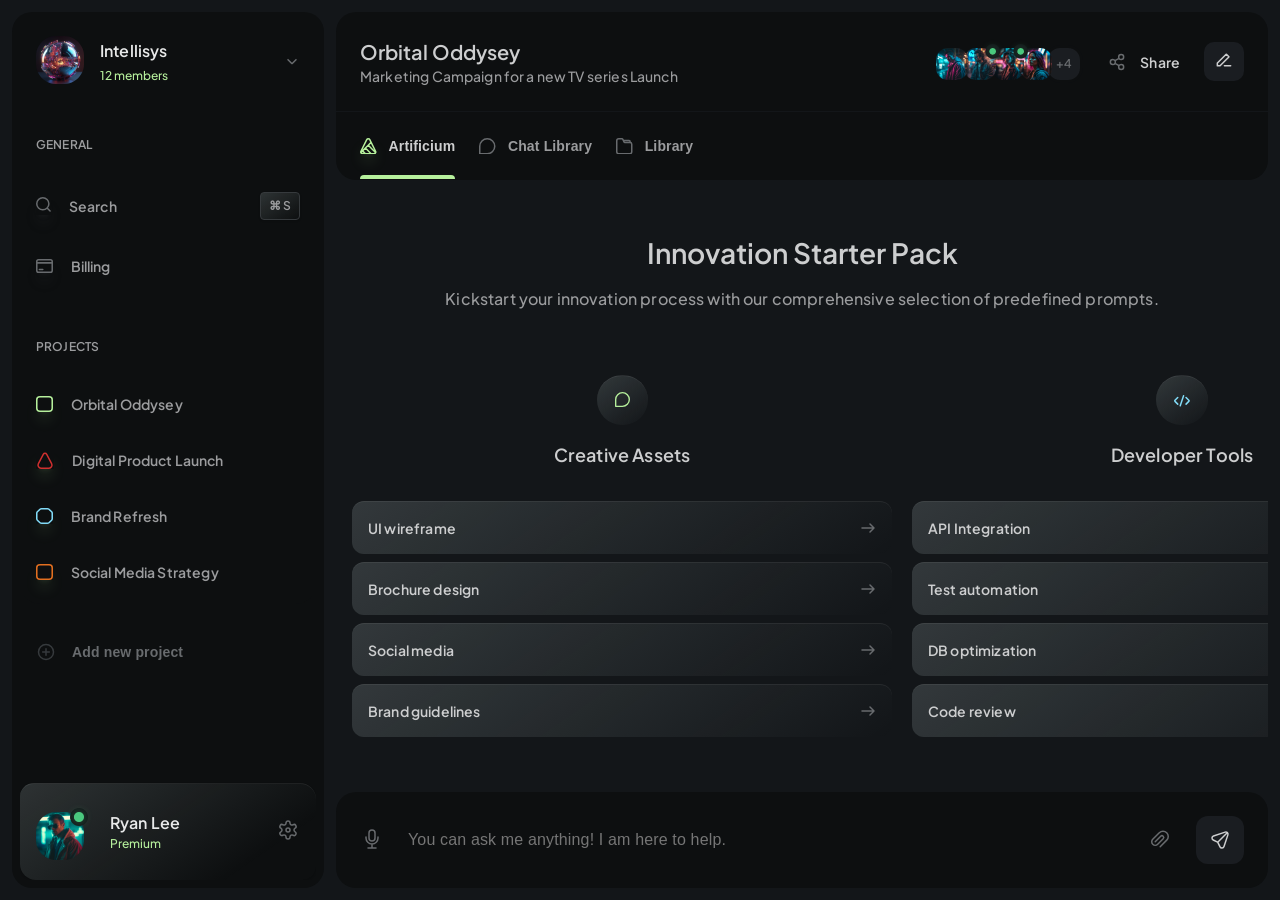
==== commit a5f0a47d: "fix project 0.1" ====
--- a/dashboard.html
+++ b/dashboard.html
@@ -5,7 +5,7 @@
 <meta charset="UTF-8">
 <meta http-equiv="X-UA-Compatible" content="IE=edge">
 <meta name="viewport" content="width=device-width, initial-scale=1.0">
-<title>Document</title>
+<title>Dashboard</title>
 <link rel="stylesheet" href="css/style.css">
 <script src="js/dashboard.js" defer></script>
 </head>
@@ -341,7 +341,7 @@
 					</div>
 					<div class="chat__main-data"></div>
 				</div>
-				<div class="chat__sidebar"></div>
+				<aside class="chat__sidebar"></aside>
 			</div>
 			<div class="starter-container hiddens"></div>
 		</section>
--- a/css/style.css
+++ b/css/style.css
@@ -93,13 +93,26 @@
   border: none;
 }
 
+a:focus-visible, button:focus-visible, input:focus-visible, textarea:focus-visible, [tabindex]:focus-visible {
+  outline: 1px solid var(--color-primmary);
+  outline-offset: 2px;
+}
+a:focus:not(:focus-visible), button:focus:not(:focus-visible), input:focus:not(:focus-visible), textarea:focus:not(:focus-visible), [tabindex]:focus:not(:focus-visible) {
+  outline: none;
+}
+
 .login {
   display: -webkit-box;
   display: -ms-flexbox;
   display: flex;
   width: 100%;
   height: 100vh;
-  overflow: hidden;
+  overflow-y: auto;
+}
+@media screen and (max-width: 767px) {
+  .login {
+    height: 100%;
+  }
 }
 .login__left {
   -webkit-box-flex: 1;
@@ -462,12 +475,17 @@
   display: flex;
   width: 100%;
   height: 100vh;
-  overflow: hidden;
+  overflow-y: auto;
 }
 @media screen and (max-width: 1023px) {
   .register {
     overflow-x: hidden;
     overflow-y: auto;
+  }
+}
+@media screen and (max-width: 767px) {
+  .register {
+    height: 100%;
   }
 }
 .register-left {
@@ -1282,29 +1300,7 @@
   -webkit-box-flex: 1;
       -ms-flex: 1;
           flex: 1;
-  overflow-y: auto;
-  scroll-behavior: smooth;
-}
-.starter::-webkit-scrollbar {
-  width: 6px;
-}
-.starter::-webkit-scrollbar-track {
-  background: transparent;
-}
-.starter::-webkit-scrollbar-thumb {
-  background: #333333;
-  border-radius: 10px;
-}
-.starter::-webkit-scrollbar-thumb:hover {
-  background: #555555;
-}
-@media screen and (max-width: 425px) {
-  .starter {
-    padding: 50px 0;
-  }
-}
-.starter-artificium {
-  padding: 100px 0px;
+  min-height: 0;
   display: -webkit-box;
   display: -ms-flexbox;
   display: flex;
@@ -1312,12 +1308,38 @@
   -webkit-box-direction: normal;
       -ms-flex-direction: column;
           flex-direction: column;
+}
+.starter::-webkit-scrollbar {
+  width: 6px;
+}
+.starter::-webkit-scrollbar-track {
+  background: transparent;
+}
+.starter::-webkit-scrollbar-thumb {
+  background: #333333;
+  border-radius: 10px;
+}
+.starter::-webkit-scrollbar-thumb:hover {
+  background: #555555;
+}
+.starter-artificium {
+  display: -webkit-box;
+  display: -ms-flexbox;
+  display: flex;
+  -webkit-box-flex: 1;
+      -ms-flex: 1;
+          flex: 1;
+  -webkit-box-orient: vertical;
+  -webkit-box-direction: normal;
+      -ms-flex-direction: column;
+          flex-direction: column;
   -webkit-box-align: center;
       -ms-flex-align: center;
           align-items: center;
   -webkit-box-pack: center;
       -ms-flex-pack: center;
           justify-content: center;
+  overflow-y: auto;
 }
 .starter-chat {
   display: -webkit-box;
@@ -1353,6 +1375,11 @@
 @media screen and (max-width: 768px) {
   .starter__subtitle {
     text-align: center;
+  }
+}
+@media screen and (max-width: 375px) {
+  .starter__subtitle {
+    margin-bottom: 15px;
   }
 }
 
@@ -1371,6 +1398,7 @@
     -ms-scroll-snap-type: x mandatory;
         scroll-snap-type: x mandatory;
     gap: 20px;
+    z-index: 10;
   }
   .categories::-webkit-scrollbar {
     display: none;
@@ -1535,6 +1563,7 @@
   transition: 245ms ease-in;
   -ms-flex-negative: 0;
       flex-shrink: 0;
+  z-index: 10;
 }
 .message:focus-within {
   -webkit-box-shadow: 0px 8px 10px -6px rgba(182, 240, 156, 0.04), 0px 25px 50px -12px rgba(182, 240, 156, 0.12), 0px 0px 0px 5px rgba(182, 240, 156, 0.12);
@@ -2117,8 +2146,15 @@
   -webkit-box-direction: normal;
       -ms-flex-direction: column;
           flex-direction: column;
-  height: 100%;
+  height: 100vh;
   width: 100%;
+  overflow-y: auto;
+  scrollbar-width: 0px;
+  -ms-overflow-style: none;
+}
+.chat__main::-webkit-scrollbar {
+  display: none;
+  width: 0;
 }
 .chat__main-header {
   position: fixed;
@@ -2180,6 +2216,8 @@
   background: linear-gradient(90deg, rgba(146, 227, 169, 0.1) 0%, rgba(146, 227, 169, 0.05) 100%);
 }
 .chat__main-data {
+  max-height: 100%;
+  overflow-y: auto;
   margin-top: 80px;
 }
 .chat__main-novigation {
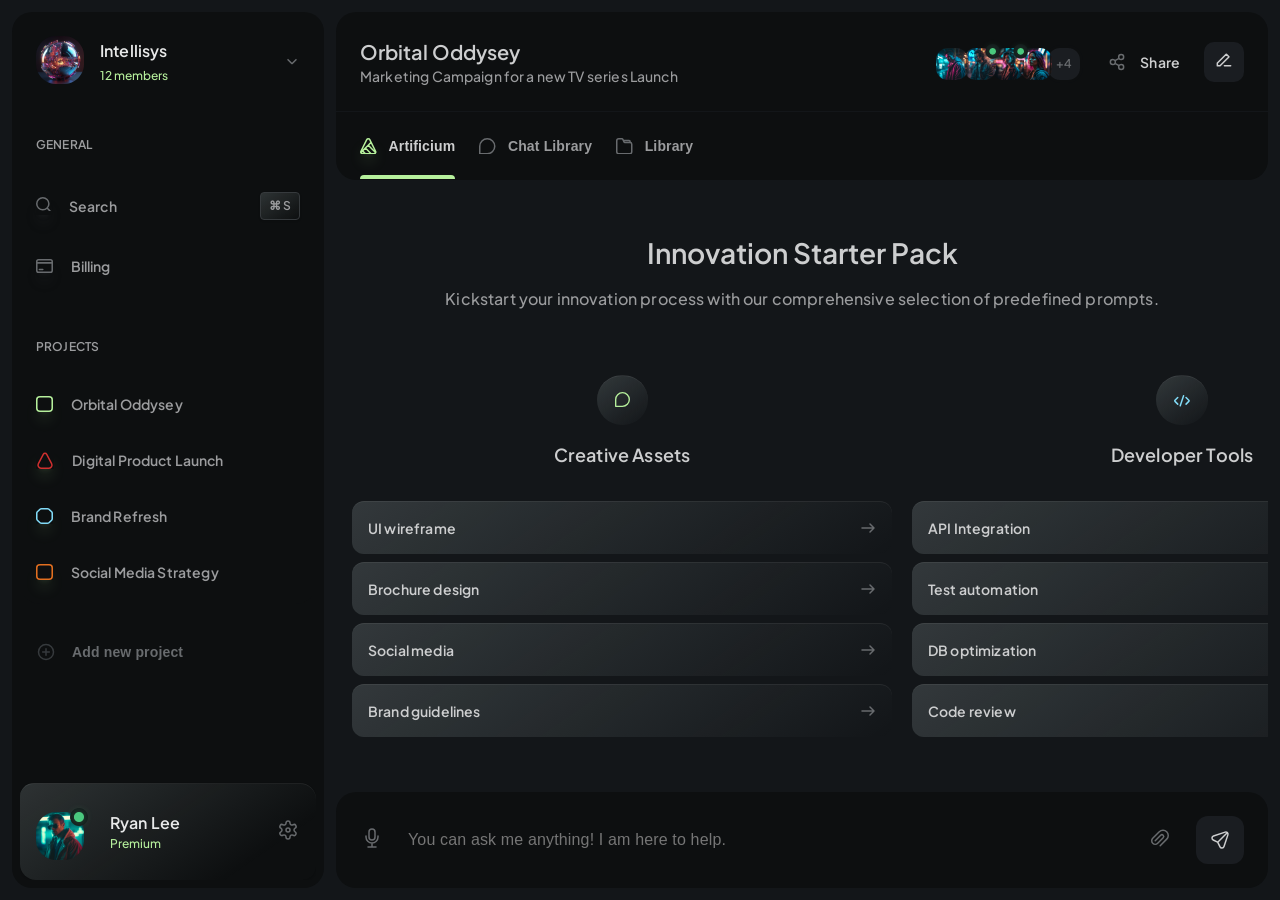
==== commit b6c3b280: "modal fix 0.1" ====
--- a/dashboard.html
+++ b/dashboard.html
@@ -4,7 +4,7 @@
 <head>
 <meta charset="UTF-8">
 <meta http-equiv="X-UA-Compatible" content="IE=edge">
-<meta name="viewport" content="width=device-width, initial-scale=1.0">
+<meta name="viewport" content="width=device-width, initial-scale=1.0 maximum-scale=1.0, user-scalable=no">
 <title>Dashboard</title>
 <link rel="stylesheet" href="css/style.css">
 <script src="js/dashboard.js" defer></script>
@@ -447,34 +447,42 @@
 				</div>
 				<div class="modal__users users">
 					<div class="users__info">
-						<img src="assets/dashboard/img/modal-user1.png" alt="madal-user-avatar" class="users__info-image">
-						<div class="users__info-text">
-							<h2>You</h2>
-							<p>@ryan</p>
+						<div class="users__info-wrapper">
+							<img src="assets/dashboard/img/modal-user1.png" alt="madal-user-avatar" class="users__info-image">
+							<div class="users__info-text">
+								<h2>You</h2>
+								<p>@ryan</p>
+							</div>
 						</div>
 						<button class="users__info-button users__info-button-owner">Owner</button>
 					</div>
 					<div class="users__info">
-						<img src="assets/dashboard/img/modal-user2.png" alt="madal-user-avatar" class="users__info-image">
-						<div class="users__info-text">
-							<h2>Mia Park</h2>
-							<p>@cute-mia</p>
+						<div class="users__info-wrapper">
+							<img src="assets/dashboard/img/modal-user2.png" alt="madal-user-avatar" class="users__info-image">
+							<div class="users__info-text">
+								<h2>Mia Park</h2>
+								<p>@cute-mia</p>
+							</div>
 						</div>
 						<button class="users__info-button users__info-button-editor">Editor</button>
 					</div>
 					<div class="users__info">
-						<img src="assets/dashboard/img/modal-user3.png" alt="madal-user-avatar" class="users__info-image">
-						<div class="users__info-text">
-							<h2>Isabella Chen</h2>
-							<p>@issa</p>
+						<div class="users__info-wrapper">
+							<img src="assets/dashboard/img/modal-user3.png" alt="madal-user-avatar" class="users__info-image">
+							<div class="users__info-text">
+								<h2>Isabella Chen</h2>
+								<p>@issa</p>
+							</div>
 						</div>
 						<button class="users__info-button users__info-button-editor">Editor</button>
 					</div>
 					<div class="users__info">
-						<img src="assets/dashboard/img/modal-user4.png" alt="madal-user-avatar" class="users__info-image">
-						<div class="users__info-text">
-							<h2>Andrew Garcia</h2>
-							<p>@garci28</p>
+						<div class="users__info-wrapper">
+							<img src="assets/dashboard/img/modal-user4.png" alt="madal-user-avatar" class="users__info-image">
+							<div class="users__info-text">
+								<h2>Andrew Garcia</h2>
+								<p>@garci28</p>
+							</div>
 						</div>
 						<button class="users__info-button users__info-button-viewer">Viewer</button>
 					</div>
--- a/css/style.css
+++ b/css/style.css
@@ -91,6 +91,7 @@
 textarea {
   outline: none;
   border: none;
+  font-size: 16px;
 }
 
 a:focus-visible, button:focus-visible, input:focus-visible, textarea:focus-visible, [tabindex]:focus-visible {
@@ -266,6 +267,7 @@
   padding: 12px 16px 12px 52px;
   width: 100%;
   color: var(--color-main);
+  font-size: 1rem;
 }
 .form__input input ::-webkit-input-placeholder {
   color: var(--color-muted);
@@ -475,13 +477,8 @@
   display: flex;
   width: 100%;
   height: 100vh;
+  overflow-x: hidden;
   overflow-y: auto;
-}
-@media screen and (max-width: 1023px) {
-  .register {
-    overflow-x: hidden;
-    overflow-y: auto;
-  }
 }
 @media screen and (max-width: 767px) {
   .register {
@@ -1699,10 +1696,12 @@
   background: rgba(26, 29, 33, 0.96);
   width: 100%;
   max-width: 720px;
+  max-height: 90vh;
   padding: 40px;
   -webkit-transform: translateY(20px);
           transform: translateY(20px);
   margin: 0 15px;
+  overflow-y: auto;
 }
 .modal__close {
   position: absolute;
@@ -1759,6 +1758,11 @@
   line-height: 1.125rem;
   letter-spacing: 0.15px;
   font-weight: 600;
+}
+@media screen and (max-width: 430px) {
+  .modal__more {
+    font-size: 0.9rem;
+  }
 }
 .modal__more svg {
   -webkit-transition: 340ms ease-out;
@@ -1847,6 +1851,11 @@
 .modal__copylink-button {
   padding: 16px 24px;
 }
+@media screen and (max-width: 425px) {
+  .modal__copylink-button {
+    width: 100%;
+  }
+}
 .modal__copylink-link {
   cursor: pointer;
   display: -webkit-box;
@@ -1868,6 +1877,15 @@
           box-shadow: inset 0px 8px 12px 0px rgba(255, 255, 255, 0.08), 0px 24px 24px -16px rgba(0, 0, 0, 0.12), inset 16px 24px 64px -24px rgba(255, 255, 255, 0.08);
   background: linear-gradient(145.32deg, rgba(215.22, 236.94, 236.94, 0.16) 0%, rgba(204.48, 234.81, 234.81, 0) 100%);
 }
+@media screen and (max-width: 425px) {
+  .modal__copylink-link {
+    width: 100%;
+    -webkit-box-pack: center;
+        -ms-flex-pack: center;
+            justify-content: center;
+    padding: 12px 24px;
+  }
+}
 
 .invite {
   display: -webkit-box;
@@ -1970,6 +1988,11 @@
   line-height: 1.5rem;
   letter-spacing: 0.15px;
   font-weight: 500;
+}
+@media screen and (max-width: 425px) {
+  .invite__edit-block span {
+    display: none;
+  }
 }
 .invite__edit-txt {
   display: -webkit-box;
@@ -2084,7 +2107,32 @@
           flex-direction: column;
   gap: 18px;
 }
+@media screen and (max-width: 767px) {
+  .users {
+    margin-bottom: 25px;
+  }
+}
 .users__info {
+  display: -webkit-box;
+  display: -ms-flexbox;
+  display: flex;
+  -webkit-box-align: center;
+      -ms-flex-align: center;
+          align-items: center;
+  gap: 16px;
+}
+@media screen and (max-width: 424px) {
+  .users__info {
+    -webkit-box-orient: vertical;
+    -webkit-box-direction: normal;
+        -ms-flex-direction: column;
+            flex-direction: column;
+    -webkit-box-align: start;
+        -ms-flex-align: start;
+            align-items: flex-start;
+  }
+}
+.users__info-wrapper {
   display: -webkit-box;
   display: -ms-flexbox;
   display: flex;
@@ -2113,6 +2161,12 @@
   border-radius: 12px;
   padding: 12px;
 }
+@media screen and (max-width: 424px) {
+  .users__info-button {
+    margin-left: 0px;
+    width: 100%;
+  }
+}
 .users__info-button-owner {
   color: #92e3a9;
   background: -webkit-gradient(linear, left top, right top, from(rgba(146, 227, 169, 0.1)), to(rgba(146, 227, 169, 0.05)));
@@ -2127,12 +2181,6 @@
   color: #a49ee8;
   background: -webkit-gradient(linear, left top, right top, from(rgba(164, 158, 232, 0.1)), to(rgba(164, 158, 232, 0.05)));
   background: linear-gradient(90deg, rgba(164, 158, 232, 0.1) 0%, rgba(164, 158, 232, 0.05) 100%);
-}
-
-@media screen and (max-width: 425px) {
-  .hidden {
-    opacity: 0;
-  }
 }
 
 .chat__main {
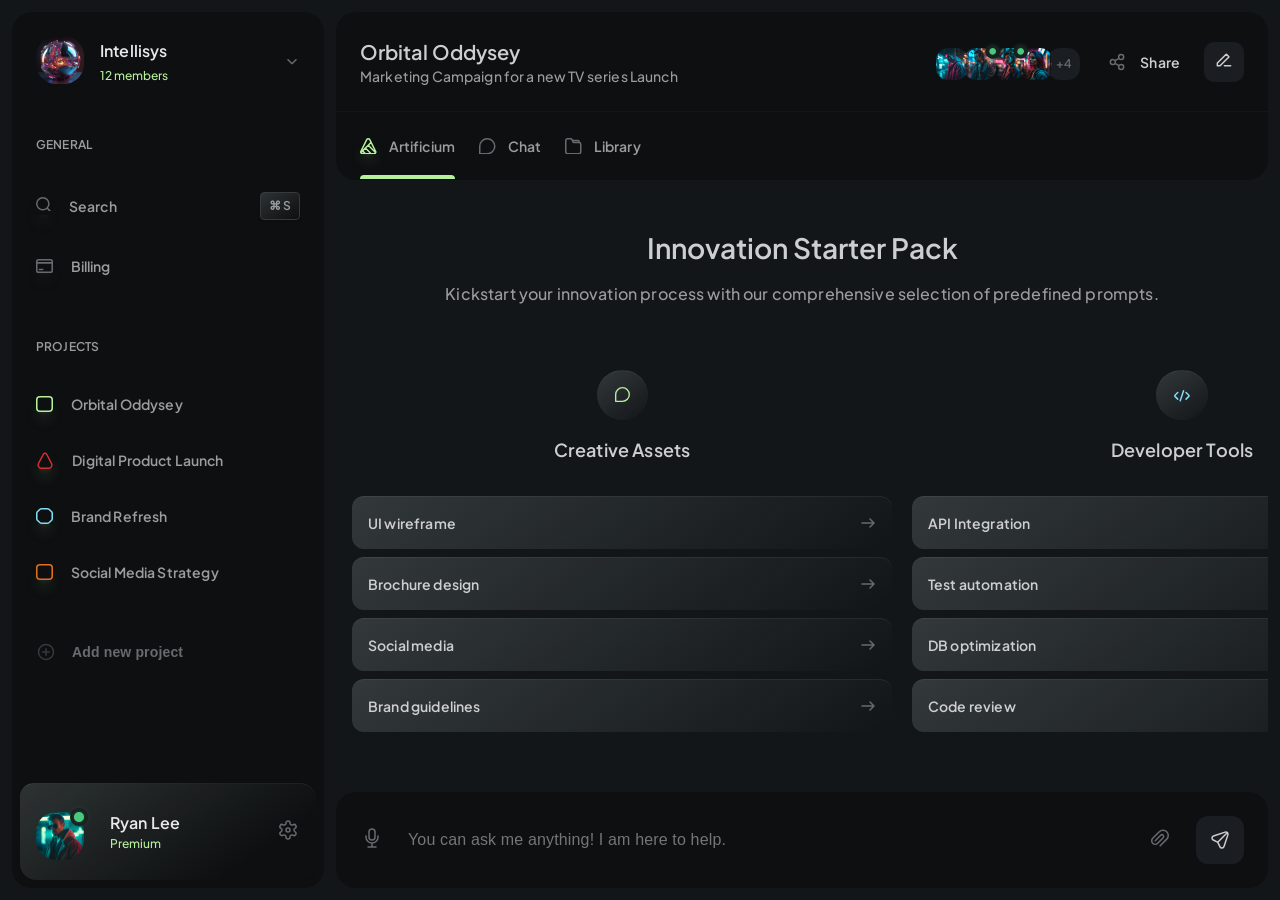
==== commit 4ec1b380: "hero fix 0.2" ====
--- a/dashboard.html
+++ b/dashboard.html
@@ -54,7 +54,7 @@
 					</li>
 				</ul>
 			</div>
-			<div class="sidebar__items">
+			<div class="sidebar__items sidebar-project">
 				<h2 class="sidebar__label">PROJECTS</h2>
 				<ul class="sidebar__list project" id="projects-list">	
 					<li class="sidebar__item">
@@ -147,29 +147,28 @@
 				<div class="project__bottom-tabs tabs">
 					<ul class="tabs__list">
 						<li class="tabs__item">
-							<button class="tabs__link active">
+							<div class="tabs__link active">
 								<svg viewBox="0 0 16.54 16.5455" xmlns="http://www.w3.org/2000/svg" xmlns:xlink="http://www.w3.org/1999/xlink" width="16.540039" height="16.545502" fill="none" customFrame="#000000">
 									<path id="icon" d="M6.7396 1.69613C7.37017 0.434625 9.16987 0.434624 9.80044 1.69613L11.1218 4.33959L15.5872 13.273C16.156 14.411 15.3287 15.75 14.0568 15.75L11.1218 15.75L5.41826 15.75L2.48328 15.75C1.21131 15.75 0.384027 14.411 0.952868 13.273L6.7396 1.69613ZM0.998029 14.4663L2.5665 12.8974L5.41826 10.0448L8.27002 7.1922L11.1218 4.33959M2.5665 12.8974L5.41826 15.75M5.41826 10.0448L11.1218 15.75M8.27002 7.1922L15.542 14.4663" fill-rule="nonzero" stroke-linecap="round" stroke-linejoin="round" stroke-width="1.500000" />
 								</svg>
-								Artificium
-							</button>
+								<span>Artificium</span>
+							</div>
 						</li>
 						<li class="tabs__item">
-							<button class="tabs__link">
+							<div class="tabs__link">
 								<svg viewBox="0 0 16.5 16.5" xmlns="http://www.w3.org/2000/svg" xmlns:xlink="http://www.w3.org/1999/xlink" width="16.500000" height="16.500000" fill="none" customFrame="#000000">
 									<path id="icon" d="M8.25 15.75L0.75 15.75L0.75 8.25C0.75 4.10786 4.10786 0.75 8.25 0.75C12.3921 0.75 15.75 4.10786 15.75 8.25C15.75 12.3921 12.3921 15.75 8.25 15.75Z" fill-rule="nonzero"  stroke-linecap="round" stroke-linejoin="round" stroke-width="1.500000" />
 								</svg>
-								Chat
-								Library
-							</button>
+								<span>Chat</span>
+							</div>
 						</li>
 						<li class="tabs__item">
-							<button class="tabs__link">
+							<div class="tabs__link">
 								<svg viewBox="0 0 16.5 16.5" xmlns="http://www.w3.org/2000/svg" xmlns:xlink="http://www.w3.org/1999/xlink" width="16.500000" height="16.500000" fill="none" customFrame="#000000">
 									<path id="icon" d="M2.75 15.75C1.64543 15.75 0.75 14.8546 0.75 13.75L0.75 2.75C0.75 1.64543 1.64543 0.75 2.75 0.75L5.93346 0.75C6.32865 0.75 6.68677 0.982733 6.84727 1.34386L7.32407 2.41667L7.98606 3.90614C8.14656 4.26727 8.50468 4.5 8.89987 4.5L14.0833 4.5C15.0038 4.5 15.75 5.24619 15.75 6.16667L15.75 13.75C15.75 14.8546 14.8546 15.75 13.75 15.75L2.75 15.75ZM14.0833 4.5L14.0833 3.41667C14.0833 2.86438 13.6356 2.41667 13.0833 2.41667L7.32407 2.41667" stroke-linecap="round" stroke-linejoin="round" stroke-width="1.500000" />
 								</svg>
-								Library
-							</button>
+								<span>Library</span>
+							</div>
 						</li>
 					</ul>
 				</div>
--- a/css/style.css
+++ b/css/style.css
@@ -94,14 +94,6 @@
   font-size: 16px;
 }
 
-a:focus-visible, button:focus-visible, input:focus-visible, textarea:focus-visible, [tabindex]:focus-visible {
-  outline: 1px solid var(--color-primmary);
-  outline-offset: 2px;
-}
-a:focus:not(:focus-visible), button:focus:not(:focus-visible), input:focus:not(:focus-visible), textarea:focus:not(:focus-visible), [tabindex]:focus:not(:focus-visible) {
-  outline: none;
-}
-
 .login {
   display: -webkit-box;
   display: -ms-flexbox;
@@ -837,14 +829,14 @@
 .project__top-icon {
   display: none;
   position: absolute;
-  top: 2%;
-  right: 5%;
-  background: rgb(13, 15, 16);
+  top: 5%;
+  right: 4%;
   border-radius: 10px;
 }
 @media screen and (max-width: 768px) {
   .project__top-icon {
     display: block;
+    z-index: 1000;
   }
 }
 .project__bottom {
@@ -860,15 +852,10 @@
       -ms-flex-align: center;
           align-items: center;
 }
-@media screen and (max-width: 424px) {
+@media screen and (max-width: 768px) {
   .tabs__list {
-    -webkit-box-orient: vertical;
-    -webkit-box-direction: normal;
-        -ms-flex-direction: column;
-            flex-direction: column;
-    -webkit-box-align: start;
-        -ms-flex-align: start;
-            align-items: start;
+    -ms-flex-pack: distribute;
+        justify-content: space-around;
   }
 }
 .tabs__link {
@@ -881,14 +868,21 @@
           align-items: center;
   gap: 12px;
   background: none;
+  -webkit-transition: 302ms ease-in;
+  transition: 302ms ease-in;
+  cursor: pointer;
+}
+.tabs__link span {
   color: var(--color-muted);
   font-size: 0.875rem;
   line-height: 1.25rem;
   letter-spacing: 0.15px;
   font-weight: 600;
-  -webkit-transition: 302ms ease-in;
-  transition: 302ms ease-in;
-  cursor: pointer;
+}
+@media screen and (max-width: 768px) {
+  .tabs__link span {
+    display: none;
+  }
 }
 .tabs__link::before {
   content: "";
@@ -935,6 +929,12 @@
   -webkit-transition: 303ms ease-in;
   transition: 303ms ease-in;
 }
+@media screen and (max-width: 768px) {
+  .tabs__link svg {
+    width: 20px;
+    height: 20px;
+  }
+}
 
 .project__top-button:hover .svg-elem-1 {
   -webkit-animation: animate-svg-stroke-1 1s cubic-bezier(0.47, 0, 0.745, 0.715) 0s both;
@@ -1005,8 +1005,9 @@
 }
 @media screen and (max-width: 768px) {
   .sidebar {
-    width: 250px;
-    position: fixed;
+    width: 100%;
+    height: 100%;
+    position: absolute;
     left: -1000px;
     z-index: 100;
   }
@@ -1030,8 +1031,12 @@
   -webkit-box-direction: normal;
       -ms-flex-direction: column;
           flex-direction: column;
-  overflow: hidden;
+  overflow-x: hidden;
+  overflow-y: auto;
   height: 100%;
+}
+.sidebar-project {
+  overflow-y: auto;
 }
 .sidebar__group {
   display: -webkit-box;
@@ -1072,10 +1077,14 @@
   -webkit-transition: 320ms ease-out;
   transition: 320ms ease-out;
 }
+@media screen and (max-width: 768px) {
+  .sidebar__group-chevron {
+    display: none;
+  }
+}
 .sidebar__items {
   padding: 24px 0px;
   max-height: 50vh;
-  overflow-y: auto;
 }
 .sidebar__items::-webkit-scrollbar {
   width: 6px;
@@ -1305,6 +1314,7 @@
   -webkit-box-direction: normal;
       -ms-flex-direction: column;
           flex-direction: column;
+  overflow-x: hidden;
 }
 .starter::-webkit-scrollbar {
   width: 6px;
@@ -1337,6 +1347,7 @@
       -ms-flex-pack: center;
           justify-content: center;
   overflow-y: auto;
+  margin-bottom: 10px;
 }
 .starter-chat {
   display: -webkit-box;
@@ -1372,11 +1383,7 @@
 @media screen and (max-width: 768px) {
   .starter__subtitle {
     text-align: center;
-  }
-}
-@media screen and (max-width: 375px) {
-  .starter__subtitle {
-    margin-bottom: 15px;
+    margin-bottom: 10px;
   }
 }
 
@@ -1460,6 +1467,11 @@
             box-shadow: none;
   }
 }
+@media screen and (max-width: 768px) {
+  .categories__block-icon {
+    display: none;
+  }
+}
 .categories__block-title {
   color: var(--color-main);
   font-size: 1.125rem;
@@ -1579,9 +1591,11 @@
     gap: 10px;
     padding: 15px;
   }
+}
+@media screen and (max-width: 345px) {
   .message svg {
-    width: 16px;
-    height: 16px;
+    width: 20px;
+    height: 20px;
   }
 }
 .message__voice {
